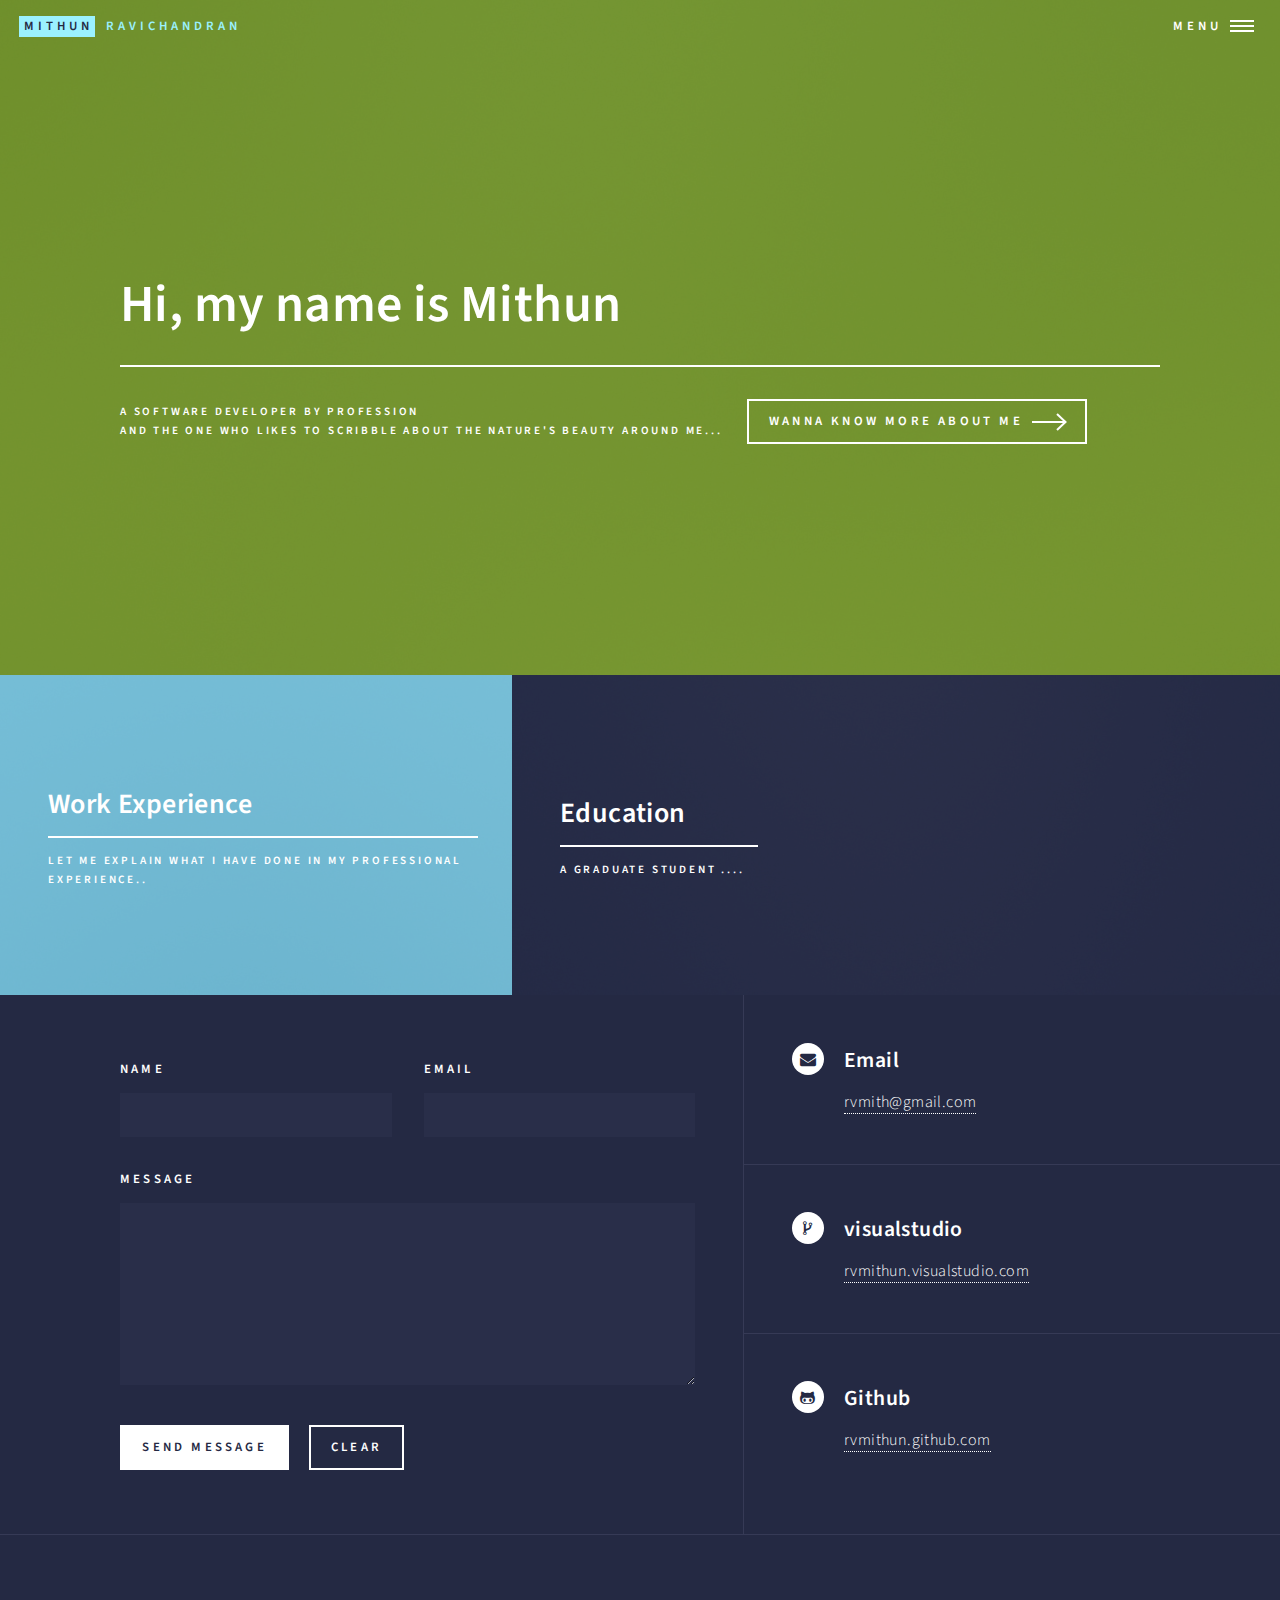
==== index.html @ dcc508aa "Commit1" ====
<!DOCTYPE HTML>

<html>
	<head>
		<title>Mithun Ravichandran</title>
		<meta charset="utf-8" />
		<meta name="viewport" content="width=device-width, initial-scale=1, user-scalable=no" />
		<!--[if lte IE 8]><script src="assets/js/ie/html5shiv.js"></script><![endif]-->
		<link rel="stylesheet" href="assets/css/main.css" />
		<!--[if lte IE 9]><link rel="stylesheet" href="assets/css/ie9.css" /><![endif]-->
		<!--[if lte IE 8]><link rel="stylesheet" href="assets/css/ie8.css" /><![endif]-->
	</head>
	<body>

		<!-- Wrapper -->
			<div id="wrapper">

				<!-- Header -->
					<header id="header" class="alt">
						<a href="index.html" class="logo"><strong>Mithun</strong> <span> Ravichandran</span></a>
						<nav>
							<a href="#menu">Menu</a>
						</nav>
					</header>

				<!-- Menu -->
					<nav id="menu">
						<ul class="links">
							<li><a href="index.html">Home</a></li>
							<li><a href="workExperience.html">Work Experience</a></li>
							<li><a href="education.html">Education</a></li>
						</ul>
						
					</nav>

				<!-- Banner -->
					<section id="banner" class="major">
						<div class="inner">
							<header class="major">
								<h1>Hi, my name is Mithun</h1>
							</header>
							<div class="content">
								<p>A Software developer by profession <br />
								and the one who likes to scribble about the nature's beauty around me...</p>
								<ul class="actions">
									<li><a href="#one" class="button next scrolly">Wanna Know more about me</a></li>
								</ul>
							</div>
						</div>
					</section>

				<!-- Main -->
					<div id="main">

						<!-- One -->
							<section id="one" class="tiles">
								<article>
									<span class="image">
										<img src="images/pic01.jpg" alt="" />
									</span>
									<header class="major">
										<h3><a href="workExperience.html" class="link">Work Experience</a></h3>
										<p>Let me explain what I have done in my professional experience..</p>
									</header>
								</article>
								<article>
									<span class="image">
										<img src="images/pic02.jpg" alt="" />
									</span>
									<header class="major">
										<h3><a href="education.html" class="link">Education</a></h3>
										<p>A graduate student ....</p>
									</header>
								</article>
								
							</section>

						<!-- Two -->
							
					</div>

				<!-- Contact -->
					<section id="contact">
						<div class="inner">
							<section>
								<form method="post" action="#">
									<div class="field half first">
										<label for="name">Name</label>
										<input type="text" name="name" id="name" />
									</div>
									<div class="field half">
										<label for="email">Email</label>
										<input type="text" name="email" id="email" />
									</div>
									<div class="field">
										<label for="message">Message</label>
										<textarea name="message" id="message" rows="6"></textarea>
									</div>
									<ul class="actions">
										<li><input type="submit" value="Send Message" class="special" /></li>
										<li><input type="reset" value="Clear" /></li>
									</ul>
								</form>
							</section>
							<section class="split">
								<section>
									<div class="contact-method">
										<span class="icon alt fa-envelope"></span>
										<h3>Email</h3>
										<a href="#">rvmith@gmail.com</a>
									</div>
								</section>
								<section>
									<div class="contact-method">
										<span class="icon alt fa-code-fork"></span>
										<h3>visualstudio</h3>
										<a href="https://rvmithun.visualstudio.com">rvmithun.visualstudio.com</a>
									</div>
								</section>
								<section>
									<div class="contact-method">
										<span class="icon alt fa-github-alt"></span>
										<h3>Github</h3>
										<a href='https://github.com/rvmithun'>rvmithun.github.com</a>
									</div>
								</section>
							</section>
						</div>
					</section>

				<!-- Footer -->
					<footer id="footer">
						<div class="inner">
							<ul class="icons">
						</ul>
							<ul class="copyright"></ul>
						</div>
					</footer>

			</div>

		<!-- Scripts -->
			<script src="assets/js/jquery.min.js"></script>
			<script src="assets/js/jquery.scrolly.min.js"></script>
			<script src="assets/js/jquery.scrollex.min.js"></script>
			<script src="assets/js/skel.min.js"></script>
			<script src="assets/js/util.js"></script>
			<!--[if lte IE 8]><script src="assets/js/ie/respond.min.js"></script><![endif]-->
			<script src="assets/js/main.js"></script>

	</body>
</html>
---- assets/css/main.css ----
@import url(font-awesome.min.css);
@import url("https://fonts.googleapis.com/css?family=Source+Sans+Pro:300,300italic,600,600italic");

/*
	Forty by HTML5 UP
	html5up.net | @ajlkn
	Free for personal and commercial use under the CCA 3.0 license (html5up.net/license)
*/

/* Reset */

	html, body, div, span, applet, object, iframe, h1, h2, h3, h4, h5, h6, p, blockquote, pre, a, abbr, acronym, address, big, cite, code, del, dfn, em, img, ins, kbd, q, s, samp, small, strike, strong, sub, sup, tt, var, b, u, i, center, dl, dt, dd, ol, ul, li, fieldset, form, label, legend, table, caption, tbody, tfoot, thead, tr, th, td, article, aside, canvas, details, embed, figure, figcaption, footer, header, hgroup, menu, nav, output, ruby, section, summary, time, mark, audio, video {
		margin: 0;
		padding: 0;
		border: 0;
		font-size: 100%;
		font: inherit;
		vertical-align: baseline;
	}

	article, aside, details, figcaption, figure, footer, header, hgroup, menu, nav, section {
		display: block;
	}

	body {
		line-height: 1;
	}

	ol, ul {
		list-style: none;
	}

	blockquote, q {
		quotes: none;
	}

	blockquote:before, blockquote:after, q:before, q:after {
		content: '';
		content: none;
	}

	table {
		border-collapse: collapse;
		border-spacing: 0;
	}

	body {
		-webkit-text-size-adjust: none;
	}

/* Box Model */

	*, *:before, *:after {
		-moz-box-sizing: border-box;
		-webkit-box-sizing: border-box;
		box-sizing: border-box;
	}

/* Grid */

	.row {
		border-bottom: solid 1px transparent;
		-moz-box-sizing: border-box;
		-webkit-box-sizing: border-box;
		box-sizing: border-box;
	}

	.row > * {
		float: left;
		-moz-box-sizing: border-box;
		-webkit-box-sizing: border-box;
		box-sizing: border-box;
	}

	.row:after, .row:before {
		content: '';
		display: block;
		clear: both;
		height: 0;
	}

	.row.uniform > * > :first-child {
		margin-top: 0;
	}

	.row.uniform > * > :last-child {
		margin-bottom: 0;
	}

	.row.\30 \25 > * {
		padding: 0 0 0 0em;
	}

	.row.\30 \25 {
		margin: 0 0 -1px 0em;
	}

	.row.uniform.\30 \25 > * {
		padding: 0em 0 0 0em;
	}

	.row.uniform.\30 \25 {
		margin: 0em 0 -1px 0em;
	}

	.row > * {
		padding: 0 0 0 2em;
	}

	.row {
		margin: 0 0 -1px -2em;
	}

	.row.uniform > * {
		padding: 2em 0 0 2em;
	}

	.row.uniform {
		margin: -2em 0 -1px -2em;
	}

	.row.\32 00\25 > * {
		padding: 0 0 0 4em;
	}

	.row.\32 00\25 {
		margin: 0 0 -1px -4em;
	}

	.row.uniform.\32 00\25 > * {
		padding: 4em 0 0 4em;
	}

	.row.uniform.\32 00\25 {
		margin: -4em 0 -1px -4em;
	}

	.row.\31 50\25 > * {
		padding: 0 0 0 3em;
	}

	.row.\31 50\25 {
		margin: 0 0 -1px -3em;
	}

	.row.uniform.\31 50\25 > * {
		padding: 3em 0 0 3em;
	}

	.row.uniform.\31 50\25 {
		margin: -3em 0 -1px -3em;
	}

	.row.\35 0\25 > * {
		padding: 0 0 0 1em;
	}

	.row.\35 0\25 {
		margin: 0 0 -1px -1em;
	}

	.row.uniform.\35 0\25 > * {
		padding: 1em 0 0 1em;
	}

	.row.uniform.\35 0\25 {
		margin: -1em 0 -1px -1em;
	}

	.row.\32 5\25 > * {
		padding: 0 0 0 0.5em;
	}

	.row.\32 5\25 {
		margin: 0 0 -1px -0.5em;
	}

	.row.uniform.\32 5\25 > * {
		padding: 0.5em 0 0 0.5em;
	}

	.row.uniform.\32 5\25 {
		margin: -0.5em 0 -1px -0.5em;
	}

	.\31 2u, .\31 2u\24 {
		width: 100%;
		clear: none;
		margin-left: 0;
	}

	.\31 1u, .\31 1u\24 {
		width: 91.6666666667%;
		clear: none;
		margin-left: 0;
	}

	.\31 0u, .\31 0u\24 {
		width: 83.3333333333%;
		clear: none;
		margin-left: 0;
	}

	.\39 u, .\39 u\24 {
		width: 75%;
		clear: none;
		margin-left: 0;
	}

	.\38 u, .\38 u\24 {
		width: 66.6666666667%;
		clear: none;
		margin-left: 0;
	}

	.\37 u, .\37 u\24 {
		width: 58.3333333333%;
		clear: none;
		margin-left: 0;
	}

	.\36 u, .\36 u\24 {
		width: 50%;
		clear: none;
		margin-left: 0;
	}

	.\35 u, .\35 u\24 {
		width: 41.6666666667%;
		clear: none;
		margin-left: 0;
	}

	.\34 u, .\34 u\24 {
		width: 33.3333333333%;
		clear: none;
		margin-left: 0;
	}

	.\33 u, .\33 u\24 {
		width: 25%;
		clear: none;
		margin-left: 0;
	}

	.\32 u, .\32 u\24 {
		width: 16.6666666667%;
		clear: none;
		margin-left: 0;
	}

	.\31 u, .\31 u\24 {
		width: 8.3333333333%;
		clear: none;
		margin-left: 0;
	}

	.\31 2u\24 + *,
	.\31 1u\24 + *,
	.\31 0u\24 + *,
	.\39 u\24 + *,
	.\38 u\24 + *,
	.\37 u\24 + *,
	.\36 u\24 + *,
	.\35 u\24 + *,
	.\34 u\24 + *,
	.\33 u\24 + *,
	.\32 u\24 + *,
	.\31 u\24 + * {
		clear: left;
	}

	.\-11u {
		margin-left: 91.66667%;
	}

	.\-10u {
		margin-left: 83.33333%;
	}

	.\-9u {
		margin-left: 75%;
	}

	.\-8u {
		margin-left: 66.66667%;
	}

	.\-7u {
		margin-left: 58.33333%;
	}

	.\-6u {
		margin-left: 50%;
	}

	.\-5u {
		margin-left: 41.66667%;
	}

	.\-4u {
		margin-left: 33.33333%;
	}

	.\-3u {
		margin-left: 25%;
	}

	.\-2u {
		margin-left: 16.66667%;
	}

	.\-1u {
		margin-left: 8.33333%;
	}

	@media screen and (max-width: 1680px) {

		.row > * {
			padding: 0 0 0 2em;
		}

		.row {
			margin: 0 0 -1px -2em;
		}

		.row.uniform > * {
			padding: 2em 0 0 2em;
		}

		.row.uniform {
			margin: -2em 0 -1px -2em;
		}

		.row.\32 00\25 > * {
			padding: 0 0 0 4em;
		}

		.row.\32 00\25 {
			margin: 0 0 -1px -4em;
		}

		.row.uniform.\32 00\25 > * {
			padding: 4em 0 0 4em;
		}

		.row.uniform.\32 00\25 {
			margin: -4em 0 -1px -4em;
		}

		.row.\31 50\25 > * {
			padding: 0 0 0 3em;
		}

		.row.\31 50\25 {
			margin: 0 0 -1px -3em;
		}

		.row.uniform.\31 50\25 > * {
			padding: 3em 0 0 3em;
		}

		.row.uniform.\31 50\25 {
			margin: -3em 0 -1px -3em;
		}

		.row.\35 0\25 > * {
			padding: 0 0 0 1em;
		}

		.row.\35 0\25 {
			margin: 0 0 -1px -1em;
		}

		.row.uniform.\35 0\25 > * {
			padding: 1em 0 0 1em;
		}

		.row.uniform.\35 0\25 {
			margin: -1em 0 -1px -1em;
		}

		.row.\32 5\25 > * {
			padding: 0 0 0 0.5em;
		}

		.row.\32 5\25 {
			margin: 0 0 -1px -0.5em;
		}

		.row.uniform.\32 5\25 > * {
			padding: 0.5em 0 0 0.5em;
		}

		.row.uniform.\32 5\25 {
			margin: -0.5em 0 -1px -0.5em;
		}

		.\31 2u\28xlarge\29, .\31 2u\24\28xlarge\29 {
			width: 100%;
			clear: none;
			margin-left: 0;
		}

		.\31 1u\28xlarge\29, .\31 1u\24\28xlarge\29 {
			width: 91.6666666667%;
			clear: none;
			margin-left: 0;
		}

		.\31 0u\28xlarge\29, .\31 0u\24\28xlarge\29 {
			width: 83.3333333333%;
			clear: none;
			margin-left: 0;
		}

		.\39 u\28xlarge\29, .\39 u\24\28xlarge\29 {
			width: 75%;
			clear: none;
			margin-left: 0;
		}

		.\38 u\28xlarge\29, .\38 u\24\28xlarge\29 {
			width: 66.6666666667%;
			clear: none;
			margin-left: 0;
		}

		.\37 u\28xlarge\29, .\37 u\24\28xlarge\29 {
			width: 58.3333333333%;
			clear: none;
			margin-left: 0;
		}

		.\36 u\28xlarge\29, .\36 u\24\28xlarge\29 {
			width: 50%;
			clear: none;
			margin-left: 0;
		}

		.\35 u\28xlarge\29, .\35 u\24\28xlarge\29 {
			width: 41.6666666667%;
			clear: none;
			margin-left: 0;
		}

		.\34 u\28xlarge\29, .\34 u\24\28xlarge\29 {
			width: 33.3333333333%;
			clear: none;
			margin-left: 0;
		}

		.\33 u\28xlarge\29, .\33 u\24\28xlarge\29 {
			width: 25%;
			clear: none;
			margin-left: 0;
		}

		.\32 u\28xlarge\29, .\32 u\24\28xlarge\29 {
			width: 16.6666666667%;
			clear: none;
			margin-left: 0;
		}

		.\31 u\28xlarge\29, .\31 u\24\28xlarge\29 {
			width: 8.3333333333%;
			clear: none;
			margin-left: 0;
		}

		.\31 2u\24\28xlarge\29 + *,
		.\31 1u\24\28xlarge\29 + *,
		.\31 0u\24\28xlarge\29 + *,
		.\39 u\24\28xlarge\29 + *,
		.\38 u\24\28xlarge\29 + *,
		.\37 u\24\28xlarge\29 + *,
		.\36 u\24\28xlarge\29 + *,
		.\35 u\24\28xlarge\29 + *,
		.\34 u\24\28xlarge\29 + *,
		.\33 u\24\28xlarge\29 + *,
		.\32 u\24\28xlarge\29 + *,
		.\31 u\24\28xlarge\29 + * {
			clear: left;
		}

		.\-11u\28xlarge\29 {
			margin-left: 91.66667%;
		}

		.\-10u\28xlarge\29 {
			margin-left: 83.33333%;
		}

		.\-9u\28xlarge\29 {
			margin-left: 75%;
		}

		.\-8u\28xlarge\29 {
			margin-left: 66.66667%;
		}

		.\-7u\28xlarge\29 {
			margin-left: 58.33333%;
		}

		.\-6u\28xlarge\29 {
			margin-left: 50%;
		}

		.\-5u\28xlarge\29 {
			margin-left: 41.66667%;
		}

		.\-4u\28xlarge\29 {
			margin-left: 33.33333%;
		}

		.\-3u\28xlarge\29 {
			margin-left: 25%;
		}

		.\-2u\28xlarge\29 {
			margin-left: 16.66667%;
		}

		.\-1u\28xlarge\29 {
			margin-left: 8.33333%;
		}

	}

	@media screen and (max-width: 1280px) {

		.row > * {
			padding: 0 0 0 1.5em;
		}

		.row {
			margin: 0 0 -1px -1.5em;
		}

		.row.uniform > * {
			padding: 1.5em 0 0 1.5em;
		}

		.row.uniform {
			margin: -1.5em 0 -1px -1.5em;
		}

		.row.\32 00\25 > * {
			padding: 0 0 0 3em;
		}

		.row.\32 00\25 {
			margin: 0 0 -1px -3em;
		}

		.row.uniform.\32 00\25 > * {
			padding: 3em 0 0 3em;
		}

		.row.uniform.\32 00\25 {
			margin: -3em 0 -1px -3em;
		}

		.row.\31 50\25 > * {
			padding: 0 0 0 2.25em;
		}

		.row.\31 50\25 {
			margin: 0 0 -1px -2.25em;
		}

		.row.uniform.\31 50\25 > * {
			padding: 2.25em 0 0 2.25em;
		}

		.row.uniform.\31 50\25 {
			margin: -2.25em 0 -1px -2.25em;
		}

		.row.\35 0\25 > * {
			padding: 0 0 0 0.75em;
		}

		.row.\35 0\25 {
			margin: 0 0 -1px -0.75em;
		}

		.row.uniform.\35 0\25 > * {
			padding: 0.75em 0 0 0.75em;
		}

		.row.uniform.\35 0\25 {
			margin: -0.75em 0 -1px -0.75em;
		}

		.row.\32 5\25 > * {
			padding: 0 0 0 0.375em;
		}

		.row.\32 5\25 {
			margin: 0 0 -1px -0.375em;
		}

		.row.uniform.\32 5\25 > * {
			padding: 0.375em 0 0 0.375em;
		}

		.row.uniform.\32 5\25 {
			margin: -0.375em 0 -1px -0.375em;
		}

		.\31 2u\28large\29, .\31 2u\24\28large\29 {
			width: 100%;
			clear: none;
			margin-left: 0;
		}

		.\31 1u\28large\29, .\31 1u\24\28large\29 {
			width: 91.6666666667%;
			clear: none;
			margin-left: 0;
		}

		.\31 0u\28large\29, .\31 0u\24\28large\29 {
			width: 83.3333333333%;
			clear: none;
			margin-left: 0;
		}

		.\39 u\28large\29, .\39 u\24\28large\29 {
			width: 75%;
			clear: none;
			margin-left: 0;
		}

		.\38 u\28large\29, .\38 u\24\28large\29 {
			width: 66.6666666667%;
			clear: none;
			margin-left: 0;
		}

		.\37 u\28large\29, .\37 u\24\28large\29 {
			width: 58.3333333333%;
			clear: none;
			margin-left: 0;
		}

		.\36 u\28large\29, .\36 u\24\28large\29 {
			width: 50%;
			clear: none;
			margin-left: 0;
		}

		.\35 u\28large\29, .\35 u\24\28large\29 {
			width: 41.6666666667%;
			clear: none;
			margin-left: 0;
		}

		.\34 u\28large\29, .\34 u\24\28large\29 {
			width: 33.3333333333%;
			clear: none;
			margin-left: 0;
		}

		.\33 u\28large\29, .\33 u\24\28large\29 {
			width: 25%;
			clear: none;
			margin-left: 0;
		}

		.\32 u\28large\29, .\32 u\24\28large\29 {
			width: 16.6666666667%;
			clear: none;
			margin-left: 0;
		}

		.\31 u\28large\29, .\31 u\24\28large\29 {
			width: 8.3333333333%;
			clear: none;
			margin-left: 0;
		}

		.\31 2u\24\28large\29 + *,
		.\31 1u\24\28large\29 + *,
		.\31 0u\24\28large\29 + *,
		.\39 u\24\28large\29 + *,
		.\38 u\24\28large\29 + *,
		.\37 u\24\28large\29 + *,
		.\36 u\24\28large\29 + *,
		.\35 u\24\28large\29 + *,
		.\34 u\24\28large\29 + *,
		.\33 u\24\28large\29 + *,
		.\32 u\24\28large\29 + *,
		.\31 u\24\28large\29 + * {
			clear: left;
		}

		.\-11u\28large\29 {
			margin-left: 91.66667%;
		}

		.\-10u\28large\29 {
			margin-left: 83.33333%;
		}

		.\-9u\28large\29 {
			margin-left: 75%;
		}

		.\-8u\28large\29 {
			margin-left: 66.66667%;
		}

		.\-7u\28large\29 {
			margin-left: 58.33333%;
		}

		.\-6u\28large\29 {
			margin-left: 50%;
		}

		.\-5u\28large\29 {
			margin-left: 41.66667%;
		}

		.\-4u\28large\29 {
			margin-left: 33.33333%;
		}

		.\-3u\28large\29 {
			margin-left: 25%;
		}

		.\-2u\28large\29 {
			margin-left: 16.66667%;
		}

		.\-1u\28large\29 {
			margin-left: 8.33333%;
		}

	}

	@media screen and (max-width: 980px) {

		.row > * {
			padding: 0 0 0 1.5em;
		}

		.row {
			margin: 0 0 -1px -1.5em;
		}

		.row.uniform > * {
			padding: 1.5em 0 0 1.5em;
		}

		.row.uniform {
			margin: -1.5em 0 -1px -1.5em;
		}

		.row.\32 00\25 > * {
			padding: 0 0 0 3em;
		}

		.row.\32 00\25 {
			margin: 0 0 -1px -3em;
		}

		.row.uniform.\32 00\25 > * {
			padding: 3em 0 0 3em;
		}

		.row.uniform.\32 00\25 {
			margin: -3em 0 -1px -3em;
		}

		.row.\31 50\25 > * {
			padding: 0 0 0 2.25em;
		}

		.row.\31 50\25 {
			margin: 0 0 -1px -2.25em;
		}

		.row.uniform.\31 50\25 > * {
			padding: 2.25em 0 0 2.25em;
		}

		.row.uniform.\31 50\25 {
			margin: -2.25em 0 -1px -2.25em;
		}

		.row.\35 0\25 > * {
			padding: 0 0 0 0.75em;
		}

		.row.\35 0\25 {
			margin: 0 0 -1px -0.75em;
		}

		.row.uniform.\35 0\25 > * {
			padding: 0.75em 0 0 0.75em;
		}

		.row.uniform.\35 0\25 {
			margin: -0.75em 0 -1px -0.75em;
		}

		.row.\32 5\25 > * {
			padding: 0 0 0 0.375em;
		}

		.row.\32 5\25 {
			margin: 0 0 -1px -0.375em;
		}

		.row.uniform.\32 5\25 > * {
			padding: 0.375em 0 0 0.375em;
		}

		.row.uniform.\32 5\25 {
			margin: -0.375em 0 -1px -0.375em;
		}

		.\31 2u\28medium\29, .\31 2u\24\28medium\29 {
			width: 100%;
			clear: none;
			margin-left: 0;
		}

		.\31 1u\28medium\29, .\31 1u\24\28medium\29 {
			width: 91.6666666667%;
			clear: none;
			margin-left: 0;
		}

		.\31 0u\28medium\29, .\31 0u\24\28medium\29 {
			width: 83.3333333333%;
			clear: none;
			margin-left: 0;
		}

		.\39 u\28medium\29, .\39 u\24\28medium\29 {
			width: 75%;
			clear: none;
			margin-left: 0;
		}

		.\38 u\28medium\29, .\38 u\24\28medium\29 {
			width: 66.6666666667%;
			clear: none;
			margin-left: 0;
		}

		.\37 u\28medium\29, .\37 u\24\28medium\29 {
			width: 58.3333333333%;
			clear: none;
			margin-left: 0;
		}

		.\36 u\28medium\29, .\36 u\24\28medium\29 {
			width: 50%;
			clear: none;
			margin-left: 0;
		}

		.\35 u\28medium\29, .\35 u\24\28medium\29 {
			width: 41.6666666667%;
			clear: none;
			margin-left: 0;
		}

		.\34 u\28medium\29, .\34 u\24\28medium\29 {
			width: 33.3333333333%;
			clear: none;
			margin-left: 0;
		}

		.\33 u\28medium\29, .\33 u\24\28medium\29 {
			width: 25%;
			clear: none;
			margin-left: 0;
		}

		.\32 u\28medium\29, .\32 u\24\28medium\29 {
			width: 16.6666666667%;
			clear: none;
			margin-left: 0;
		}

		.\31 u\28medium\29, .\31 u\24\28medium\29 {
			width: 8.3333333333%;
			clear: none;
			margin-left: 0;
		}

		.\31 2u\24\28medium\29 + *,
		.\31 1u\24\28medium\29 + *,
		.\31 0u\24\28medium\29 + *,
		.\39 u\24\28medium\29 + *,
		.\38 u\24\28medium\29 + *,
		.\37 u\24\28medium\29 + *,
		.\36 u\24\28medium\29 + *,
		.\35 u\24\28medium\29 + *,
		.\34 u\24\28medium\29 + *,
		.\33 u\24\28medium\29 + *,
		.\32 u\24\28medium\29 + *,
		.\31 u\24\28medium\29 + * {
			clear: left;
		}

		.\-11u\28medium\29 {
			margin-left: 91.66667%;
		}

		.\-10u\28medium\29 {
			margin-left: 83.33333%;
		}

		.\-9u\28medium\29 {
			margin-left: 75%;
		}

		.\-8u\28medium\29 {
			margin-left: 66.66667%;
		}

		.\-7u\28medium\29 {
			margin-left: 58.33333%;
		}

		.\-6u\28medium\29 {
			margin-left: 50%;
		}

		.\-5u\28medium\29 {
			margin-left: 41.66667%;
		}

		.\-4u\28medium\29 {
			margin-left: 33.33333%;
		}

		.\-3u\28medium\29 {
			margin-left: 25%;
		}

		.\-2u\28medium\29 {
			margin-left: 16.66667%;
		}

		.\-1u\28medium\29 {
			margin-left: 8.33333%;
		}

	}

	@media screen and (max-width: 736px) {

		.row > * {
			padding: 0 0 0 1.25em;
		}

		.row {
			margin: 0 0 -1px -1.25em;
		}

		.row.uniform > * {
			padding: 1.25em 0 0 1.25em;
		}

		.row.uniform {
			margin: -1.25em 0 -1px -1.25em;
		}

		.row.\32 00\25 > * {
			padding: 0 0 0 2.5em;
		}

		.row.\32 00\25 {
			margin: 0 0 -1px -2.5em;
		}

		.row.uniform.\32 00\25 > * {
			padding: 2.5em 0 0 2.5em;
		}

		.row.uniform.\32 00\25 {
			margin: -2.5em 0 -1px -2.5em;
		}

		.row.\31 50\25 > * {
			padding: 0 0 0 1.875em;
		}

		.row.\31 50\25 {
			margin: 0 0 -1px -1.875em;
		}

		.row.uniform.\31 50\25 > * {
			padding: 1.875em 0 0 1.875em;
		}

		.row.uniform.\31 50\25 {
			margin: -1.875em 0 -1px -1.875em;
		}

		.row.\35 0\25 > * {
			padding: 0 0 0 0.625em;
		}

		.row.\35 0\25 {
			margin: 0 0 -1px -0.625em;
		}

		.row.uniform.\35 0\25 > * {
			padding: 0.625em 0 0 0.625em;
		}

		.row.uniform.\35 0\25 {
			margin: -0.625em 0 -1px -0.625em;
		}

		.row.\32 5\25 > * {
			padding: 0 0 0 0.3125em;
		}

		.row.\32 5\25 {
			margin: 0 0 -1px -0.3125em;
		}

		.row.uniform.\32 5\25 > * {
			padding: 0.3125em 0 0 0.3125em;
		}

		.row.uniform.\32 5\25 {
			margin: -0.3125em 0 -1px -0.3125em;
		}

		.\31 2u\28small\29, .\31 2u\24\28small\29 {
			width: 100%;
			clear: none;
			margin-left: 0;
		}

		.\31 1u\28small\29, .\31 1u\24\28small\29 {
			width: 91.6666666667%;
			clear: none;
			margin-left: 0;
		}

		.\31 0u\28small\29, .\31 0u\24\28small\29 {
			width: 83.3333333333%;
			clear: none;
			margin-left: 0;
		}

		.\39 u\28small\29, .\39 u\24\28small\29 {
			width: 75%;
			clear: none;
			margin-left: 0;
		}

		.\38 u\28small\29, .\38 u\24\28small\29 {
			width: 66.6666666667%;
			clear: none;
			margin-left: 0;
		}

		.\37 u\28small\29, .\37 u\24\28small\29 {
			width: 58.3333333333%;
			clear: none;
			margin-left: 0;
		}

		.\36 u\28small\29, .\36 u\24\28small\29 {
			width: 50%;
			clear: none;
			margin-left: 0;
		}

		.\35 u\28small\29, .\35 u\24\28small\29 {
			width: 41.6666666667%;
			clear: none;
			margin-left: 0;
		}

		.\34 u\28small\29, .\34 u\24\28small\29 {
			width: 33.3333333333%;
			clear: none;
			margin-left: 0;
		}

		.\33 u\28small\29, .\33 u\24\28small\29 {
			width: 25%;
			clear: none;
			margin-left: 0;
		}

		.\32 u\28small\29, .\32 u\24\28small\29 {
			width: 16.6666666667%;
			clear: none;
			margin-left: 0;
		}

		.\31 u\28small\29, .\31 u\24\28small\29 {
			width: 8.3333333333%;
			clear: none;
			margin-left: 0;
		}

		.\31 2u\24\28small\29 + *,
		.\31 1u\24\28small\29 + *,
		.\31 0u\24\28small\29 + *,
		.\39 u\24\28small\29 + *,
		.\38 u\24\28small\29 + *,
		.\37 u\24\28small\29 + *,
		.\36 u\24\28small\29 + *,
		.\35 u\24\28small\29 + *,
		.\34 u\24\28small\29 + *,
		.\33 u\24\28small\29 + *,
		.\32 u\24\28small\29 + *,
		.\31 u\24\28small\29 + * {
			clear: left;
		}

		.\-11u\28small\29 {
			margin-left: 91.66667%;
		}

		.\-10u\28small\29 {
			margin-left: 83.33333%;
		}

		.\-9u\28small\29 {
			margin-left: 75%;
		}

		.\-8u\28small\29 {
			margin-left: 66.66667%;
		}

		.\-7u\28small\29 {
			margin-left: 58.33333%;
		}

		.\-6u\28small\29 {
			margin-left: 50%;
		}

		.\-5u\28small\29 {
			margin-left: 41.66667%;
		}

		.\-4u\28small\29 {
			margin-left: 33.33333%;
		}

		.\-3u\28small\29 {
			margin-left: 25%;
		}

		.\-2u\28small\29 {
			margin-left: 16.66667%;
		}

		.\-1u\28small\29 {
			margin-left: 8.33333%;
		}

	}

	@media screen and (max-width: 480px) {

		.row > * {
			padding: 0 0 0 1.25em;
		}

		.row {
			margin: 0 0 -1px -1.25em;
		}

		.row.uniform > * {
			padding: 1.25em 0 0 1.25em;
		}

		.row.uniform {
			margin: -1.25em 0 -1px -1.25em;
		}

		.row.\32 00\25 > * {
			padding: 0 0 0 2.5em;
		}

		.row.\32 00\25 {
			margin: 0 0 -1px -2.5em;
		}

		.row.uniform.\32 00\25 > * {
			padding: 2.5em 0 0 2.5em;
		}

		.row.uniform.\32 00\25 {
			margin: -2.5em 0 -1px -2.5em;
		}

		.row.\31 50\25 > * {
			padding: 0 0 0 1.875em;
		}

		.row.\31 50\25 {
			margin: 0 0 -1px -1.875em;
		}

		.row.uniform.\31 50\25 > * {
			padding: 1.875em 0 0 1.875em;
		}

		.row.uniform.\31 50\25 {
			margin: -1.875em 0 -1px -1.875em;
		}

		.row.\35 0\25 > * {
			padding: 0 0 0 0.625em;
		}

		.row.\35 0\25 {
			margin: 0 0 -1px -0.625em;
		}

		.row.uniform.\35 0\25 > * {
			padding: 0.625em 0 0 0.625em;
		}

		.row.uniform.\35 0\25 {
			margin: -0.625em 0 -1px -0.625em;
		}

		.row.\32 5\25 > * {
			padding: 0 0 0 0.3125em;
		}

		.row.\32 5\25 {
			margin: 0 0 -1px -0.3125em;
		}

		.row.uniform.\32 5\25 > * {
			padding: 0.3125em 0 0 0.3125em;
		}

		.row.uniform.\32 5\25 {
			margin: -0.3125em 0 -1px -0.3125em;
		}

		.\31 2u\28xsmall\29, .\31 2u\24\28xsmall\29 {
			width: 100%;
			clear: none;
			margin-left: 0;
		}

		.\31 1u\28xsmall\29, .\31 1u\24\28xsmall\29 {
			width: 91.6666666667%;
			clear: none;
			margin-left: 0;
		}

		.\31 0u\28xsmall\29, .\31 0u\24\28xsmall\29 {
			width: 83.3333333333%;
			clear: none;
			margin-left: 0;
		}

		.\39 u\28xsmall\29, .\39 u\24\28xsmall\29 {
			width: 75%;
			clear: none;
			margin-left: 0;
		}

		.\38 u\28xsmall\29, .\38 u\24\28xsmall\29 {
			width: 66.6666666667%;
			clear: none;
			margin-left: 0;
		}

		.\37 u\28xsmall\29, .\37 u\24\28xsmall\29 {
			width: 58.3333333333%;
			clear: none;
			margin-left: 0;
		}

		.\36 u\28xsmall\29, .\36 u\24\28xsmall\29 {
			width: 50%;
			clear: none;
			margin-left: 0;
		}

		.\35 u\28xsmall\29, .\35 u\24\28xsmall\29 {
			width: 41.6666666667%;
			clear: none;
			margin-left: 0;
		}

		.\34 u\28xsmall\29, .\34 u\24\28xsmall\29 {
			width: 33.3333333333%;
			clear: none;
			margin-left: 0;
		}

		.\33 u\28xsmall\29, .\33 u\24\28xsmall\29 {
			width: 25%;
			clear: none;
			margin-left: 0;
		}

		.\32 u\28xsmall\29, .\32 u\24\28xsmall\29 {
			width: 16.6666666667%;
			clear: none;
			margin-left: 0;
		}

		.\31 u\28xsmall\29, .\31 u\24\28xsmall\29 {
			width: 8.3333333333%;
			clear: none;
			margin-left: 0;
		}

		.\31 2u\24\28xsmall\29 + *,
		.\31 1u\24\28xsmall\29 + *,
		.\31 0u\24\28xsmall\29 + *,
		.\39 u\24\28xsmall\29 + *,
		.\38 u\24\28xsmall\29 + *,
		.\37 u\24\28xsmall\29 + *,
		.\36 u\24\28xsmall\29 + *,
		.\35 u\24\28xsmall\29 + *,
		.\34 u\24\28xsmall\29 + *,
		.\33 u\24\28xsmall\29 + *,
		.\32 u\24\28xsmall\29 + *,
		.\31 u\24\28xsmall\29 + * {
			clear: left;
		}

		.\-11u\28xsmall\29 {
			margin-left: 91.66667%;
		}

		.\-10u\28xsmall\29 {
			margin-left: 83.33333%;
		}

		.\-9u\28xsmall\29 {
			margin-left: 75%;
		}

		.\-8u\28xsmall\29 {
			margin-left: 66.66667%;
		}

		.\-7u\28xsmall\29 {
			margin-left: 58.33333%;
		}

		.\-6u\28xsmall\29 {
			margin-left: 50%;
		}

		.\-5u\28xsmall\29 {
			margin-left: 41.66667%;
		}

		.\-4u\28xsmall\29 {
			margin-left: 33.33333%;
		}

		.\-3u\28xsmall\29 {
			margin-left: 25%;
		}

		.\-2u\28xsmall\29 {
			margin-left: 16.66667%;
		}

		.\-1u\28xsmall\29 {
			margin-left: 8.33333%;
		}

	}

	@media screen and (max-width: 360px) {

		.row > * {
			padding: 0 0 0 1.25em;
		}

		.row {
			margin: 0 0 -1px -1.25em;
		}

		.row.uniform > * {
			padding: 1.25em 0 0 1.25em;
		}

		.row.uniform {
			margin: -1.25em 0 -1px -1.25em;
		}

		.row.\32 00\25 > * {
			padding: 0 0 0 2.5em;
		}

		.row.\32 00\25 {
			margin: 0 0 -1px -2.5em;
		}

		.row.uniform.\32 00\25 > * {
			padding: 2.5em 0 0 2.5em;
		}

		.row.uniform.\32 00\25 {
			margin: -2.5em 0 -1px -2.5em;
		}

		.row.\31 50\25 > * {
			padding: 0 0 0 1.875em;
		}

		.row.\31 50\25 {
			margin: 0 0 -1px -1.875em;
		}

		.row.uniform.\31 50\25 > * {
			padding: 1.875em 0 0 1.875em;
		}

		.row.uniform.\31 50\25 {
			margin: -1.875em 0 -1px -1.875em;
		}

		.row.\35 0\25 > * {
			padding: 0 0 0 0.625em;
		}

		.row.\35 0\25 {
			margin: 0 0 -1px -0.625em;
		}

		.row.uniform.\35 0\25 > * {
			padding: 0.625em 0 0 0.625em;
		}

		.row.uniform.\35 0\25 {
			margin: -0.625em 0 -1px -0.625em;
		}

		.row.\32 5\25 > * {
			padding: 0 0 0 0.3125em;
		}

		.row.\32 5\25 {
			margin: 0 0 -1px -0.3125em;
		}

		.row.uniform.\32 5\25 > * {
			padding: 0.3125em 0 0 0.3125em;
		}

		.row.uniform.\32 5\25 {
			margin: -0.3125em 0 -1px -0.3125em;
		}

		.\31 2u\28xxsmall\29, .\31 2u\24\28xxsmall\29 {
			width: 100%;
			clear: none;
			margin-left: 0;
		}

		.\31 1u\28xxsmall\29, .\31 1u\24\28xxsmall\29 {
			width: 91.6666666667%;
			clear: none;
			margin-left: 0;
		}

		.\31 0u\28xxsmall\29, .\31 0u\24\28xxsmall\29 {
			width: 83.3333333333%;
			clear: none;
			margin-left: 0;
		}

		.\39 u\28xxsmall\29, .\39 u\24\28xxsmall\29 {
			width: 75%;
			clear: none;
			margin-left: 0;
		}

		.\38 u\28xxsmall\29, .\38 u\24\28xxsmall\29 {
			width: 66.6666666667%;
			clear: none;
			margin-left: 0;
		}

		.\37 u\28xxsmall\29, .\37 u\24\28xxsmall\29 {
			width: 58.3333333333%;
			clear: none;
			margin-left: 0;
		}

		.\36 u\28xxsmall\29, .\36 u\24\28xxsmall\29 {
			width: 50%;
			clear: none;
			margin-left: 0;
		}

		.\35 u\28xxsmall\29, .\35 u\24\28xxsmall\29 {
			width: 41.6666666667%;
			clear: none;
			margin-left: 0;
		}

		.\34 u\28xxsmall\29, .\34 u\24\28xxsmall\29 {
			width: 33.3333333333%;
			clear: none;
			margin-left: 0;
		}

		.\33 u\28xxsmall\29, .\33 u\24\28xxsmall\29 {
			width: 25%;
			clear: none;
			margin-left: 0;
		}

		.\32 u\28xxsmall\29, .\32 u\24\28xxsmall\29 {
			width: 16.6666666667%;
			clear: none;
			margin-left: 0;
		}

		.\31 u\28xxsmall\29, .\31 u\24\28xxsmall\29 {
			width: 8.3333333333%;
			clear: none;
			margin-left: 0;
		}

		.\31 2u\24\28xxsmall\29 + *,
		.\31 1u\24\28xxsmall\29 + *,
		.\31 0u\24\28xxsmall\29 + *,
		.\39 u\24\28xxsmall\29 + *,
		.\38 u\24\28xxsmall\29 + *,
		.\37 u\24\28xxsmall\29 + *,
		.\36 u\24\28xxsmall\29 + *,
		.\35 u\24\28xxsmall\29 + *,
		.\34 u\24\28xxsmall\29 + *,
		.\33 u\24\28xxsmall\29 + *,
		.\32 u\24\28xxsmall\29 + *,
		.\31 u\24\28xxsmall\29 + * {
			clear: left;
		}

		.\-11u\28xxsmall\29 {
			margin-left: 91.66667%;
		}

		.\-10u\28xxsmall\29 {
			margin-left: 83.33333%;
		}

		.\-9u\28xxsmall\29 {
			margin-left: 75%;
		}

		.\-8u\28xxsmall\29 {
			margin-left: 66.66667%;
		}

		.\-7u\28xxsmall\29 {
			margin-left: 58.33333%;
		}

		.\-6u\28xxsmall\29 {
			margin-left: 50%;
		}

		.\-5u\28xxsmall\29 {
			margin-left: 41.66667%;
		}

		.\-4u\28xxsmall\29 {
			margin-left: 33.33333%;
		}

		.\-3u\28xxsmall\29 {
			margin-left: 25%;
		}

		.\-2u\28xxsmall\29 {
			margin-left: 16.66667%;
		}

		.\-1u\28xxsmall\29 {
			margin-left: 8.33333%;
		}

	}

/* Basic */

	@-ms-viewport {
		width: device-width;
	}

	body {
		-ms-overflow-style: scrollbar;
	}

	@media screen and (max-width: 480px) {

		html, body {
			min-width: 320px;
		}

	}

	body {
		background: #242943;
	}

		body.is-loading *, body.is-loading *:before, body.is-loading *:after {
			-moz-animation: none !important;
			-webkit-animation: none !important;
			-ms-animation: none !important;
			animation: none !important;
			-moz-transition: none !important;
			-webkit-transition: none !important;
			-ms-transition: none !important;
			transition: none !important;
		}

/* Type */

	body, input, select, textarea {
		color: #ffffff;
		font-family: "Source Sans Pro", Helvetica, sans-serif;
		font-size: 17pt;
		font-weight: 300;
		letter-spacing: 0.025em;
		line-height: 1.65;
	}

		@media screen and (max-width: 1680px) {

			body, input, select, textarea {
				font-size: 14pt;
			}

		}

		@media screen and (max-width: 1280px) {

			body, input, select, textarea {
				font-size: 12pt;
			}

		}

		@media screen and (max-width: 360px) {

			body, input, select, textarea {
				font-size: 11pt;
			}

		}

	a {
		-moz-transition: color 0.2s ease-in-out, border-bottom-color 0.2s ease-in-out;
		-webkit-transition: color 0.2s ease-in-out, border-bottom-color 0.2s ease-in-out;
		-ms-transition: color 0.2s ease-in-out, border-bottom-color 0.2s ease-in-out;
		transition: color 0.2s ease-in-out, border-bottom-color 0.2s ease-in-out;
		border-bottom: dotted 1px;
		color: inherit;
		text-decoration: none;
	}

		a:hover {
			border-bottom-color: transparent;
			color: #9bf1ff !important;
		}

		a:active {
			color: #53e3fb !important;
		}

	strong, b {
		color: #ffffff;
		font-weight: 600;
	}

	em, i {
		font-style: italic;
	}

	p {
		margin: 0 0 2em 0;
	}

	h1, h2, h3, h4, h5, h6 {
		color: #ffffff;
		font-weight: 600;
		line-height: 1.65;
		margin: 0 0 1em 0;
	}

		h1 a, h2 a, h3 a, h4 a, h5 a, h6 a {
			color: inherit;
			border-bottom: 0;
		}

	h1 {
		font-size: 2.5em;
	}

	h2 {
		font-size: 1.75em;
	}

	h3 {
		font-size: 1.35em;
	}

	h4 {
		font-size: 1.1em;
	}

	h5 {
		font-size: 0.9em;
	}

	h6 {
		font-size: 0.7em;
	}

	@media screen and (max-width: 736px) {

		h1 {
			font-size: 2em;
		}

		h2 {
			font-size: 1.5em;
		}

		h3 {
			font-size: 1.25em;
		}

	}

	sub {
		font-size: 0.8em;
		position: relative;
		top: 0.5em;
	}

	sup {
		font-size: 0.8em;
		position: relative;
		top: -0.5em;
	}

	blockquote {
		border-left: solid 4px rgba(212, 212, 255, 0.1);
		font-style: italic;
		margin: 0 0 2em 0;
		padding: 0.5em 0 0.5em 2em;
	}

	code {
		background: rgba(212, 212, 255, 0.035);
		font-family: "Courier New", monospace;
		font-size: 0.9em;
		margin: 0 0.25em;
		padding: 0.25em 0.65em;
	}

	pre {
		-webkit-overflow-scrolling: touch;
		font-family: "Courier New", monospace;
		font-size: 0.9em;
		margin: 0 0 2em 0;
	}

		pre code {
			display: block;
			line-height: 1.75;
			padding: 1em 1.5em;
			overflow-x: auto;
		}

	hr {
		border: 0;
		border-bottom: solid 1px rgba(212, 212, 255, 0.1);
		margin: 2em 0;
	}

		hr.major {
			margin: 3em 0;
		}

	.align-left {
		text-align: left;
	}

	.align-center {
		text-align: center;
	}

	.align-right {
		text-align: right;
	}

/* Section/Article */

	section.special, article.special {
		text-align: center;
	}

	header.major {
		width: -moz-max-content;
		width: -webkit-max-content;
		width: -ms-max-content;
		width: max-content;
		margin-bottom: 2em;
	}

		header.major > :first-child {
			margin-bottom: 0;
			width: calc(100% + 0.5em);
		}

			header.major > :first-child:after {
				content: '';
				background-color: #ffffff;
				display: block;
				height: 2px;
				margin: 0.325em 0 0.5em 0;
				width: 100%;
			}

		header.major > p {
			font-size: 0.7em;
			font-weight: 600;
			letter-spacing: 0.25em;
			margin-bottom: 0;
			text-transform: uppercase;
		}

		body.is-ie header.major > :first-child:after {
			max-width: 9em;
		}

		body.is-ie header.major > h1:after {
			max-width: 100% !important;
		}

	@media screen and (max-width: 736px) {

		header.major > p br {
			display: none;
		}

	}

/* Form */

	form {
		margin: 0 0 2em 0;
	}

		form .field {
			margin: 0 0 2em 0;
		}

			form .field.half {
				width: 50%;
				float: left;
				padding: 0 0 0 1em;
			}

				form .field.half.first {
					padding: 0 1em 0 0;
				}

		form > .actions {
			margin: 2.5em 0 0 0 !important;
		}

		@media screen and (max-width: 736px) {

			form .field {
				margin: 0 0 1.5em 0;
			}

				form .field.half {
					padding: 0 0 0 0.75em;
				}

					form .field.half.first {
						padding: 0 0.75em 0 0;
					}

			form > .actions {
				margin: 2em 0 0 0 !important;
			}

		}

		@media screen and (max-width: 480px) {

			form .field.half {
				width: 100%;
				float: none;
				padding: 0;
			}

				form .field.half.first {
					padding: 0;
				}

		}

	label {
		color: #ffffff;
		display: block;
		font-size: 0.8em;
		font-weight: 600;
		letter-spacing: 0.25em;
		margin: 0 0 1em 0;
		text-transform: uppercase;
	}

	input[type="text"],
	input[type="password"],
	input[type="email"],
	input[type="tel"],
	select,
	textarea {
		-moz-appearance: none;
		-webkit-appearance: none;
		-ms-appearance: none;
		appearance: none;
		background: rgba(212, 212, 255, 0.035);
		border: none;
		border-radius: 0;
		color: inherit;
		display: block;
		outline: 0;
		padding: 0 1em;
		text-decoration: none;
		width: 100%;
	}

		input[type="text"]:invalid,
		input[type="password"]:invalid,
		input[type="email"]:invalid,
		input[type="tel"]:invalid,
		select:invalid,
		textarea:invalid {
			box-shadow: none;
		}

		input[type="text"]:focus,
		input[type="password"]:focus,
		input[type="email"]:focus,
		input[type="tel"]:focus,
		select:focus,
		textarea:focus {
			border-color: #9bf1ff;
			box-shadow: 0 0 0 2px #9bf1ff;
		}

	.select-wrapper {
		text-decoration: none;
		display: block;
		position: relative;
	}

		.select-wrapper:before {
			-moz-osx-font-smoothing: grayscale;
			-webkit-font-smoothing: antialiased;
			font-family: FontAwesome;
			font-style: normal;
			font-weight: normal;
			text-transform: none !important;
		}

		.select-wrapper:before {
			color: rgba(212, 212, 255, 0.1);
			content: '\f078';
			display: block;
			height: 2.75em;
			line-height: 2.75em;
			pointer-events: none;
			position: absolute;
			right: 0;
			text-align: center;
			top: 0;
			width: 2.75em;
		}

		.select-wrapper select::-ms-expand {
			display: none;
		}

	input[type="text"],
	input[type="password"],
	input[type="email"],
	select {
		height: 2.75em;
	}

	textarea {
		padding: 0.75em 1em;
	}

	input[type="checkbox"],
	input[type="radio"] {
		-moz-appearance: none;
		-webkit-appearance: none;
		-ms-appearance: none;
		appearance: none;
		display: block;
		float: left;
		margin-right: -2em;
		opacity: 0;
		width: 1em;
		z-index: -1;
	}

		input[type="checkbox"] + label,
		input[type="radio"] + label {
			text-decoration: none;
			color: #ffffff;
			cursor: pointer;
			display: inline-block;
			font-weight: 300;
			padding-left: 2.65em;
			padding-right: 0.75em;
			position: relative;
		}

			input[type="checkbox"] + label:before,
			input[type="radio"] + label:before {
				-moz-osx-font-smoothing: grayscale;
				-webkit-font-smoothing: antialiased;
				font-family: FontAwesome;
				font-style: normal;
				font-weight: normal;
				text-transform: none !important;
			}

			input[type="checkbox"] + label:before,
			input[type="radio"] + label:before {
				background: rgba(212, 212, 255, 0.035);
				content: '';
				display: inline-block;
				height: 1.65em;
				left: 0;
				letter-spacing: 0;
				line-height: 1.58125em;
				position: absolute;
				text-align: center;
				top: 0;
				width: 1.65em;
			}

		input[type="checkbox"]:checked + label:before,
		input[type="radio"]:checked + label:before {
			background: #ffffff;
			border-color: #9bf1ff;
			content: '\f00c';
			color: #242943;
		}

		input[type="checkbox"]:focus + label:before,
		input[type="radio"]:focus + label:before {
			box-shadow: 0 0 0 2px #9bf1ff;
		}

	input[type="radio"] + label:before {
		border-radius: 100%;
	}

	::-webkit-input-placeholder {
		color: rgba(244, 244, 255, 0.2) !important;
		opacity: 1.0;
	}

	:-moz-placeholder {
		color: rgba(244, 244, 255, 0.2) !important;
		opacity: 1.0;
	}

	::-moz-placeholder {
		color: rgba(244, 244, 255, 0.2) !important;
		opacity: 1.0;
	}

	:-ms-input-placeholder {
		color: rgba(244, 244, 255, 0.2) !important;
		opacity: 1.0;
	}

	.formerize-placeholder {
		color: rgba(244, 244, 255, 0.2) !important;
		opacity: 1.0;
	}

/* Box */

	.box {
		border: solid 1px rgba(212, 212, 255, 0.1);
		margin-bottom: 2em;
		padding: 1.5em;
	}

		.box > :last-child,
		.box > :last-child > :last-child,
		.box > :last-child > :last-child > :last-child {
			margin-bottom: 0;
		}

		.box.alt {
			border: 0;
			border-radius: 0;
			padding: 0;
		}

/* Icon */

	.icon {
		text-decoration: none;
		border-bottom: none;
		position: relative;
	}

		.icon:before {
			-moz-osx-font-smoothing: grayscale;
			-webkit-font-smoothing: antialiased;
			font-family: FontAwesome;
			font-style: normal;
			font-weight: normal;
			text-transform: none !important;
		}

		.icon > .label {
			display: none;
		}

		.icon.alt:before {
			background-color: #ffffff;
			border-radius: 100%;
			color: #242943;
			display: inline-block;
			height: 2em;
			line-height: 2em;
			text-align: center;
			width: 2em;
		}

	a.icon.alt:before {
		-moz-transition: background-color 0.2s ease-in-out;
		-webkit-transition: background-color 0.2s ease-in-out;
		-ms-transition: background-color 0.2s ease-in-out;
		transition: background-color 0.2s ease-in-out;
	}

	a.icon.alt:hover:before {
		background-color: #6fc3df;
	}

	a.icon.alt:active:before {
		background-color: #37a6cb;
	}

/* Image */

	.image {
		border: 0;
		display: inline-block;
		position: relative;
	}

		.image img {
			display: block;
		}

		.image.left, .image.right {
			max-width: 30%;
		}

			.image.left img, .image.right img {
				width: 100%;
			}

		.image.left {
			float: left;
			margin: 0 1.5em 1.25em 0;
			top: 0.25em;
		}

		.image.right {
			float: right;
			margin: 0 0 1.25em 1.5em;
			top: 0.25em;
		}

		.image.fit {
			display: block;
			margin: 0 0 2em 0;
			width: 100%;
		}

			.image.fit img {
				width: 100%;
			}

		.image.main {
			display: block;
			margin: 2.5em 0;
			width: 100%;
		}

			.image.main img {
				width: 100%;
			}

			@media screen and (max-width: 736px) {

				.image.main {
					margin: 1.5em 0;
				}

			}

/* List */

	ol {
		list-style: decimal;
		margin: 0 0 2em 0;
		padding-left: 1.25em;
	}

		ol li {
			padding-left: 0.25em;
		}

	ul {
		list-style: disc;
		margin: 0 0 2em 0;
		padding-left: 1em;
	}

		ul li {
			padding-left: 0.5em;
		}

		ul.alt {
			list-style: none;
			padding-left: 0;
		}

			ul.alt li {
				border-top: solid 1px rgba(212, 212, 255, 0.1);
				padding: 0.5em 0;
			}

				ul.alt li:first-child {
					border-top: 0;
					padding-top: 0;
				}

		ul.icons {
			cursor: default;
			list-style: none;
			padding-left: 0;
		}

			ul.icons li {
				display: inline-block;
				padding: 0 1em 0 0;
			}

				ul.icons li:last-child {
					padding-right: 0;
				}

			@media screen and (max-width: 736px) {

				ul.icons li {
					padding: 0 0.75em 0 0;
				}

			}

		ul.actions {
			cursor: default;
			list-style: none;
			padding-left: 0;
		}

			ul.actions li {
				display: inline-block;
				padding: 0 1em 0 0;
				vertical-align: middle;
			}

				ul.actions li:last-child {
					padding-right: 0;
				}

			ul.actions.small li {
				padding: 0 1em 0 0;
			}

			ul.actions.vertical li {
				display: block;
				padding: 1em 0 0 0;
			}

				ul.actions.vertical li:first-child {
					padding-top: 0;
				}

				ul.actions.vertical li > * {
					margin-bottom: 0;
				}

			ul.actions.vertical.small li:first-child {
				padding-top: 0;
			}

			ul.actions.fit {
				display: table;
				margin-left: -1em;
				padding: 0;
				table-layout: fixed;
				width: calc(100% + 1em);
			}

				ul.actions.fit li {
					display: table-cell;
					padding: 0 0 0 1em;
				}

					ul.actions.fit li > * {
						margin-bottom: 0;
					}

				ul.actions.fit.small {
					margin-left: -1em;
					width: calc(100% + 1em);
				}

					ul.actions.fit.small li {
						padding: 0 0 0 1em;
					}

	dl {
		margin: 0 0 2em 0;
	}

		dl dt {
			display: block;
			font-weight: 600;
			margin: 0 0 1em 0;
		}

		dl dd {
			margin-left: 2em;
		}

/* Table */

	.table-wrapper {
		-webkit-overflow-scrolling: touch;
		overflow-x: auto;
	}

	table {
		margin: 0 0 2em 0;
		width: 100%;
	}

		table tbody tr {
			border: solid 1px rgba(212, 212, 255, 0.1);
			border-left: 0;
			border-right: 0;
		}

			table tbody tr:nth-child(2n + 1) {
				background-color: rgba(212, 212, 255, 0.035);
			}

		table td {
			padding: 0.75em 0.75em;
		}

		table th {
			color: #ffffff;
			font-size: 0.9em;
			font-weight: 600;
			padding: 0 0.75em 0.75em 0.75em;
			text-align: left;
		}

		table thead {
			border-bottom: solid 2px rgba(212, 212, 255, 0.1);
		}

		table tfoot {
			border-top: solid 2px rgba(212, 212, 255, 0.1);
		}

		table.alt {
			border-collapse: separate;
		}

			table.alt tbody tr td {
				border: solid 1px rgba(212, 212, 255, 0.1);
				border-left-width: 0;
				border-top-width: 0;
			}

				table.alt tbody tr td:first-child {
					border-left-width: 1px;
				}

			table.alt tbody tr:first-child td {
				border-top-width: 1px;
			}

			table.alt thead {
				border-bottom: 0;
			}

			table.alt tfoot {
				border-top: 0;
			}

/* Button */

	input[type="submit"],
	input[type="reset"],
	input[type="button"],
	button,
	.button {
		-moz-appearance: none;
		-webkit-appearance: none;
		-ms-appearance: none;
		appearance: none;
		-moz-transition: background-color 0.2s ease-in-out, box-shadow 0.2s ease-in-out, color 0.2s ease-in-out;
		-webkit-transition: background-color 0.2s ease-in-out, box-shadow 0.2s ease-in-out, color 0.2s ease-in-out;
		-ms-transition: background-color 0.2s ease-in-out, box-shadow 0.2s ease-in-out, color 0.2s ease-in-out;
		transition: background-color 0.2s ease-in-out, box-shadow 0.2s ease-in-out, color 0.2s ease-in-out;
		background-color: transparent;
		border: 0;
		border-radius: 0;
		box-shadow: inset 0 0 0 2px #ffffff;
		color: #ffffff;
		cursor: pointer;
		display: inline-block;
		font-size: 0.8em;
		font-weight: 600;
		height: 3.5em;
		letter-spacing: 0.25em;
		line-height: 3.5em;
		padding: 0 1.75em;
		text-align: center;
		text-decoration: none;
		text-transform: uppercase;
		white-space: nowrap;
	}

		input[type="submit"]:hover, input[type="submit"]:active,
		input[type="reset"]:hover,
		input[type="reset"]:active,
		input[type="button"]:hover,
		input[type="button"]:active,
		button:hover,
		button:active,
		.button:hover,
		.button:active {
			box-shadow: inset 0 0 0 2px #9bf1ff;
			color: #9bf1ff;
		}

		input[type="submit"]:active,
		input[type="reset"]:active,
		input[type="button"]:active,
		button:active,
		.button:active {
			background-color: rgba(155, 241, 255, 0.1);
			box-shadow: inset 0 0 0 2px #53e3fb;
			color: #53e3fb;
		}

		input[type="submit"].icon:before,
		input[type="reset"].icon:before,
		input[type="button"].icon:before,
		button.icon:before,
		.button.icon:before {
			margin-right: 0.5em;
		}

		input[type="submit"].fit,
		input[type="reset"].fit,
		input[type="button"].fit,
		button.fit,
		.button.fit {
			display: block;
			margin: 0 0 1em 0;
			width: 100%;
		}

		input[type="submit"].small,
		input[type="reset"].small,
		input[type="button"].small,
		button.small,
		.button.small {
			font-size: 0.6em;
		}

		input[type="submit"].big,
		input[type="reset"].big,
		input[type="button"].big,
		button.big,
		.button.big {
			font-size: 1.25em;
			height: 3em;
			line-height: 3em;
		}

		input[type="submit"].next,
		input[type="reset"].next,
		input[type="button"].next,
		button.next,
		.button.next {
			padding-right: 4.5em;
			position: relative;
		}

			input[type="submit"].next:before, input[type="submit"].next:after,
			input[type="reset"].next:before,
			input[type="reset"].next:after,
			input[type="button"].next:before,
			input[type="button"].next:after,
			button.next:before,
			button.next:after,
			.button.next:before,
			.button.next:after {
				-moz-transition: opacity 0.2s ease-in-out;
				-webkit-transition: opacity 0.2s ease-in-out;
				-ms-transition: opacity 0.2s ease-in-out;
				transition: opacity 0.2s ease-in-out;
				background-position: center right;
				background-repeat: no-repeat;
				background-size: 36px 24px;
				content: '';
				display: block;
				height: 100%;
				position: absolute;
				right: 1.5em;
				top: 0;
				vertical-align: middle;
				width: 36px;
			}

			input[type="submit"].next:before,
			input[type="reset"].next:before,
			input[type="button"].next:before,
			button.next:before,
			.button.next:before {
				background-image: url("data:image/svg+xml;charset=utf8,%3Csvg xmlns='http://www.w3.org/2000/svg' xmlns:xlink='http://www.w3.org/1999/xlink' width='36px' height='24px' viewBox='0 0 36 24' zoomAndPan='disable'%3E%3Cstyle%3Eline %7B stroke: %23ffffff%3B stroke-width: 2px%3B %7D%3C/style%3E%3Cline x1='0' y1='12' x2='34' y2='12' /%3E%3Cline x1='25' y1='4' x2='34' y2='12.5' /%3E%3Cline x1='25' y1='20' x2='34' y2='11.5' /%3E%3C/svg%3E");
			}

			input[type="submit"].next:after,
			input[type="reset"].next:after,
			input[type="button"].next:after,
			button.next:after,
			.button.next:after {
				background-image: url("data:image/svg+xml;charset=utf8,%3Csvg xmlns='http://www.w3.org/2000/svg' xmlns:xlink='http://www.w3.org/1999/xlink' width='36px' height='24px' viewBox='0 0 36 24' zoomAndPan='disable'%3E%3Cstyle%3Eline %7B stroke: %239bf1ff%3B stroke-width: 2px%3B %7D%3C/style%3E%3Cline x1='0' y1='12' x2='34' y2='12' /%3E%3Cline x1='25' y1='4' x2='34' y2='12.5' /%3E%3Cline x1='25' y1='20' x2='34' y2='11.5' /%3E%3C/svg%3E");
				opacity: 0;
				z-index: 1;
			}

			input[type="submit"].next:hover:after, input[type="submit"].next:active:after,
			input[type="reset"].next:hover:after,
			input[type="reset"].next:active:after,
			input[type="button"].next:hover:after,
			input[type="button"].next:active:after,
			button.next:hover:after,
			button.next:active:after,
			.button.next:hover:after,
			.button.next:active:after {
				opacity: 1;
			}

			@media screen and (max-width: 1280px) {

				input[type="submit"].next,
				input[type="reset"].next,
				input[type="button"].next,
				button.next,
				.button.next {
					padding-right: 5em;
				}

			}

		input[type="submit"].special,
		input[type="reset"].special,
		input[type="button"].special,
		button.special,
		.button.special {
			background-color: #ffffff;
			box-shadow: none;
			color: #242943;
		}

			input[type="submit"].special:hover, input[type="submit"].special:active,
			input[type="reset"].special:hover,
			input[type="reset"].special:active,
			input[type="button"].special:hover,
			input[type="button"].special:active,
			button.special:hover,
			button.special:active,
			.button.special:hover,
			.button.special:active {
				background-color: #9bf1ff;
				color: #242943 !important;
			}

			input[type="submit"].special:active,
			input[type="reset"].special:active,
			input[type="button"].special:active,
			button.special:active,
			.button.special:active {
				background-color: #53e3fb;
			}

		input[type="submit"].disabled, input[type="submit"]:disabled,
		input[type="reset"].disabled,
		input[type="reset"]:disabled,
		input[type="button"].disabled,
		input[type="button"]:disabled,
		button.disabled,
		button:disabled,
		.button.disabled,
		.button:disabled {
			-moz-pointer-events: none;
			-webkit-pointer-events: none;
			-ms-pointer-events: none;
			pointer-events: none;
			cursor: default;
			opacity: 0.25;
		}

/* Tiles */

	.tiles {
		display: -moz-flex;
		display: -webkit-flex;
		display: -ms-flex;
		display: flex;
		-moz-flex-wrap: wrap;
		-webkit-flex-wrap: wrap;
		-ms-flex-wrap: wrap;
		flex-wrap: wrap;
		border-top: 0 !important;
	}

		.tiles + * {
			border-top: 0 !important;
		}

		.tiles article {
			-moz-align-items: center;
			-webkit-align-items: center;
			-ms-align-items: center;
			align-items: center;
			display: -moz-flex;
			display: -webkit-flex;
			display: -ms-flex;
			display: flex;
			-moz-transition: -moz-transform 0.25s ease, opacity 0.25s ease, -moz-filter 1s ease, -webkit-filter 1s ease;
			-webkit-transition: -webkit-transform 0.25s ease, opacity 0.25s ease, -webkit-filter 1s ease, -webkit-filter 1s ease;
			-ms-transition: -ms-transform 0.25s ease, opacity 0.25s ease, -ms-filter 1s ease, -webkit-filter 1s ease;
			transition: transform 0.25s ease, opacity 0.25s ease, filter 1s ease, -webkit-filter 1s ease;
			padding: 4em 4em 2em 4em ;
			background-position: center;
			background-repeat: no-repeat;
			background-size: cover;
			cursor: default;
			height: 40vh;
			max-height: 40em;
			min-height: 23em;
			overflow: hidden;
			position: relative;
			width: 40%;
		}

			.tiles article .image {
				display: none;
			}

			.tiles article header {
				position: relative;
				z-index: 3;
			}

			.tiles article h3 {
				font-size: 1.75em;
			}

				.tiles article h3 a:hover {
					color: inherit !important;
				}

			.tiles article .link.primary {
				border: 0;
				height: 100%;
				left: 0;
				position: absolute;
				top: 0;
				width: 100%;
				z-index: 4;
			}

			.tiles article:before {
				-moz-transition: opacity 0.5s ease;
				-webkit-transition: opacity 0.5s ease;
				-ms-transition: opacity 0.5s ease;
				transition: opacity 0.5s ease;
				bottom: 0;
				content: '';
				display: block;
				height: 100%;
				left: 0;
				opacity: 0.85;
				position: absolute;
				width: 100%;
				z-index: 2;
			}

			.tiles article:after {
				background-color: rgba(36, 41, 67, 0.25);
				content: '';
				display: block;
				height: 100%;
				left: 0;
				position: absolute;
				top: 0;
				width: 100%;
				z-index: 1;
			}

			.tiles article:hover:before {
				opacity: 0;
			}

			.tiles article.is-transitioning {
				-moz-transform: scale(0.95);
				-webkit-transform: scale(0.95);
				-ms-transform: scale(0.95);
				transform: scale(0.95);
				-moz-filter: blur(0.5em);
				-webkit-filter: blur(0.5em);
				-ms-filter: blur(0.5em);
				filter: blur(0.5em);
				opacity: 0;
			}

			.tiles article:nth-child(4n - 1), .tiles article:nth-child(4n - 2) {
				width: 60%;
			}

			.tiles article:nth-child(6n - 5):before {
				background-color: #6fc3df;
			}

			.tiles article:nth-child(6n - 4):before {
				background-color: #242943;
			}

			.tiles article:nth-child(6n - 3):before {
				background-color: #ec8d81;
			}

			.tiles article:nth-child(6n - 2):before {
				background-color: #e7b788;
			}

			.tiles article:nth-child(6n - 1):before {
				background-color: #8ea9e8;
			}

			.tiles article:nth-child(6n):before {
				background-color: #87c5a4;
			}

		@media screen and (max-width: 1280px) {

			.tiles article {
				padding: 4em 3em 2em 3em ;
				height: 30vh;
				max-height: 30em;
				min-height: 20em;
			}

		}

		@media screen and (max-width: 980px) {

			.tiles article {
				width: 50% !important;
			}

		}

		@media screen and (max-width: 736px) {

			.tiles article {
				padding: 3em 1.5em 1em 1.5em ;
				height: 16em;
				max-height: none;
				min-height: 0;
			}

				.tiles article h3 {
					font-size: 1.5em;
				}

		}

		@media screen and (max-width: 480px) {

			.tiles {
				display: block;
			}

				.tiles article {
					height: 20em;
					width: 100% !important;
				}

		}

/* Contact Method */

	.contact-method {
		margin: 0 0 2em 0;
		padding-left: 3.25em;
		position: relative;
	}

		.contact-method .icon {
			left: 0;
			position: absolute;
			top: 0;
		}

		.contact-method h3 {
			margin: 0 0 0.5em 0;
		}

/* Spotlights */

	.spotlights {
		border-top: 0 !important;
	}

		.spotlights + * {
			border-top: 0 !important;
		}

		.spotlights > section {
			display: -moz-flex;
			display: -webkit-flex;
			display: -ms-flex;
			display: flex;
			-moz-flex-direction: row;
			-webkit-flex-direction: row;
			-ms-flex-direction: row;
			flex-direction: row;
			background-color: #2e3450;
		}

			.spotlights > section > .image {
				background-position: center center;
				background-size: cover;
				border-radius: 0;
				display: block;
				position: relative;
				width: 30%;
			}

				.spotlights > section > .image img {
					border-radius: 0;
					display: block;
					width: 100%;
				}

				.spotlights > section > .image:before {
					background: rgba(36, 41, 67, 0.9);
					content: '';
					display: block;
					height: 100%;
					left: 0;
					opacity: 0;
					position: absolute;
					top: 0;
					width: 100%;
				}

			.spotlights > section > .content {
				display: -moz-flex;
				display: -webkit-flex;
				display: -ms-flex;
				display: flex;
				-moz-flex-direction: column;
				-webkit-flex-direction: column;
				-ms-flex-direction: column;
				flex-direction: column;
				-moz-justify-content: center;
				-webkit-justify-content: center;
				-ms-justify-content: center;
				justify-content: center;
				-moz-align-items: center;
				-webkit-align-items: center;
				-ms-align-items: center;
				align-items: center;
				padding: 2em 3em 0.1em 3em ;
				width: 70%;
			}

				.spotlights > section > .content > .inner {
					margin: 0 auto;
					max-width: 100%;
					width: 65em;
				}

			.spotlights > section:nth-child(2n) {
				-moz-flex-direction: row-reverse;
				-webkit-flex-direction: row-reverse;
				-ms-flex-direction: row-reverse;
				flex-direction: row-reverse;
				background-color: #333856;
			}

				.spotlights > section:nth-child(2n) > .content {
					-moz-align-items: -moz-flex-end;
					-webkit-align-items: -webkit-flex-end;
					-ms-align-items: -ms-flex-end;
					align-items: flex-end;
				}

		@media screen and (max-width: 1680px) {

			.spotlights > section > .image {
				width: 40%;
			}

			.spotlights > section > .content {
				width: 60%;
			}

		}

		@media screen and (max-width: 1280px) {

			.spotlights > section > .image {
				width: 45%;
			}

			.spotlights > section > .content {
				width: 55%;
			}

		}

		@media screen and (max-width: 980px) {

			.spotlights > section {
				display: block;
			}

				.spotlights > section > .image {
					width: 100%;
				}

				.spotlights > section > .content {
					padding: 4em 3em 2em 3em ;
					width: 100%;
				}

		}

		@media screen and (max-width: 736px) {

			.spotlights > section > .content {
				padding: 3em 1.5em 1em 1.5em ;
			}

		}

/* Header */

	@-moz-keyframes reveal-header {
		0% {
			top: -4em;
			opacity: 0;
		}

		100% {
			top: 0;
			opacity: 1;
		}
	}

	@-webkit-keyframes reveal-header {
		0% {
			top: -4em;
			opacity: 0;
		}

		100% {
			top: 0;
			opacity: 1;
		}
	}

	@-ms-keyframes reveal-header {
		0% {
			top: -4em;
			opacity: 0;
		}

		100% {
			top: 0;
			opacity: 1;
		}
	}

	@keyframes reveal-header {
		0% {
			top: -4em;
			opacity: 0;
		}

		100% {
			top: 0;
			opacity: 1;
		}
	}

	#header {
		display: -moz-flex;
		display: -webkit-flex;
		display: -ms-flex;
		display: flex;
		background-color: #2a2f4a;
		box-shadow: 0 0 0.25em 0 rgba(0, 0, 0, 0.15);
		cursor: default;
		font-weight: 600;
		height: 3.25em;
		left: 0;
		letter-spacing: 0.25em;
		line-height: 3.25em;
		margin: 0;
		position: fixed;
		text-transform: uppercase;
		top: 0;
		width: 100%;
		z-index: 10000;
	}

		#header .logo {
			border: 0;
			display: inline-block;
			font-size: 0.8em;
			height: inherit;
			line-height: inherit;
			padding: 0 1.5em;
		}

			#header .logo strong {
				-moz-transition: background-color 0.2s ease-in-out, color 0.2s ease-in-out;
				-webkit-transition: background-color 0.2s ease-in-out, color 0.2s ease-in-out;
				-ms-transition: background-color 0.2s ease-in-out, color 0.2s ease-in-out;
				transition: background-color 0.2s ease-in-out, color 0.2s ease-in-out;
				background-color: #ffffff;
				color: #242943;
				display: inline-block;
				line-height: 1.65em;
				margin-right: 0.325em;
				padding: 0 0.125em 0 0.375em;
			}

			#header .logo:hover strong {
				background-color: #9bf1ff;
			}

			#header .logo:active strong {
				background-color: #53e3fb;
			}

		#header nav {
			display: -moz-flex;
			display: -webkit-flex;
			display: -ms-flex;
			display: flex;
			-moz-justify-content: -moz-flex-end;
			-webkit-justify-content: -webkit-flex-end;
			-ms-justify-content: -ms-flex-end;
			justify-content: flex-end;
			-moz-flex-grow: 1;
			-webkit-flex-grow: 1;
			-ms-flex-grow: 1;
			flex-grow: 1;
			height: inherit;
			line-height: inherit;
		}

			#header nav a {
				border: 0;
				display: block;
				font-size: 0.8em;
				height: inherit;
				line-height: inherit;
				padding: 0 0.75em;
				position: relative;
				vertical-align: middle;
			}

				#header nav a:last-child {
					padding-right: 1.5em;
				}

				#header nav a[href="#menu"] {
					padding-right: 3.325em !important;
				}

					#header nav a[href="#menu"]:before, #header nav a[href="#menu"]:after {
						background-image: url("data:image/svg+xml;charset=utf8,%3Csvg xmlns='http://www.w3.org/2000/svg' width='24' height='32' viewBox='0 0 24 32' preserveAspectRatio='none'%3E%3Cstyle%3Eline %7B stroke-width: 2px%3B stroke: %23ffffff%3B %7D%3C/style%3E%3Cline x1='0' y1='11' x2='24' y2='11' /%3E%3Cline x1='0' y1='21' x2='24' y2='21' /%3E%3Cline x1='0' y1='16' x2='24' y2='16' /%3E%3C/svg%3E");
						background-position: center;
						background-repeat: no-repeat;
						background-size: 24px 32px;
						content: '';
						display: block;
						height: 100%;
						position: absolute;
						right: 1.5em;
						top: 0;
						vertical-align: middle;
						width: 24px;
					}

					#header nav a[href="#menu"]:after {
						-moz-transition: opacity 0.2s ease-in-out;
						-webkit-transition: opacity 0.2s ease-in-out;
						-ms-transition: opacity 0.2s ease-in-out;
						transition: opacity 0.2s ease-in-out;
						background-image: url("data:image/svg+xml;charset=utf8,%3Csvg xmlns='http://www.w3.org/2000/svg' width='24' height='32' viewBox='0 0 24 32' preserveAspectRatio='none'%3E%3Cstyle%3Eline %7B stroke-width: 2px%3B stroke: %239bf1ff%3B %7D%3C/style%3E%3Cline x1='0' y1='11' x2='24' y2='11' /%3E%3Cline x1='0' y1='21' x2='24' y2='21' /%3E%3Cline x1='0' y1='16' x2='24' y2='16' /%3E%3C/svg%3E");
						opacity: 0;
						z-index: 1;
					}

					#header nav a[href="#menu"]:hover:after, #header nav a[href="#menu"]:active:after {
						opacity: 1;
					}

					#header nav a[href="#menu"]:last-child {
						padding-right: 3.875em !important;
					}

						#header nav a[href="#menu"]:last-child:before, #header nav a[href="#menu"]:last-child:after {
							right: 2em;
						}

		#header.reveal {
			-moz-animation: reveal-header 0.35s ease;
			-webkit-animation: reveal-header 0.35s ease;
			-ms-animation: reveal-header 0.35s ease;
			animation: reveal-header 0.35s ease;
		}

		#header.alt {
			-moz-transition: opacity 2.5s ease;
			-webkit-transition: opacity 2.5s ease;
			-ms-transition: opacity 2.5s ease;
			transition: opacity 2.5s ease;
			-moz-transition-delay: 0.75s;
			-webkit-transition-delay: 0.75s;
			-ms-transition-delay: 0.75s;
			transition-delay: 0.75s;
			-moz-animation: none;
			-webkit-animation: none;
			-ms-animation: none;
			animation: none;
			background-color: transparent;
			box-shadow: none;
			position: absolute;
		}

			#header.alt.style1 .logo strong {
				color: #6fc3df;
			}

			#header.alt.style2 .logo strong {
				color: #242943;
			}

			#header.alt.style3 .logo strong {
				color: #ec8d81;
			}

			#header.alt.style4 .logo strong {
				color: #e7b788;
			}

			#header.alt.style5 .logo strong {
				color: #8ea9e8;
			}

			#header.alt.style6 .logo strong {
				color: #87c5a4;
			}

		body.is-loading #header.alt {
			opacity: 0;
		}

		@media screen and (max-width: 1680px) {

			#header nav a[href="#menu"] {
				padding-right: 3.75em !important;
			}

				#header nav a[href="#menu"]:last-child {
					padding-right: 4.25em !important;
				}

		}

		@media screen and (max-width: 1280px) {

			#header nav a[href="#menu"] {
				padding-right: 4em !important;
			}

				#header nav a[href="#menu"]:last-child {
					padding-right: 4.5em !important;
				}

		}

		@media screen and (max-width: 736px) {

			#header {
				height: 2.75em;
				line-height: 2.75em;
			}

				#header .logo {
					padding: 0 1em;
				}

				#header nav a {
					padding: 0 0.5em;
				}

					#header nav a:last-child {
						padding-right: 1em;
					}

					#header nav a[href="#menu"] {
						padding-right: 3.25em !important;
					}

						#header nav a[href="#menu"]:before, #header nav a[href="#menu"]:after {
							right: 0.75em;
						}

						#header nav a[href="#menu"]:last-child {
							padding-right: 4em !important;
						}

							#header nav a[href="#menu"]:last-child:before, #header nav a[href="#menu"]:last-child:after {
								right: 1.5em;
							}

		}

		@media screen and (max-width: 480px) {

			#header .logo span {
				display: none;
			}

			#header nav a[href="#menu"] {
				overflow: hidden;
				padding-right: 0 !important;
				text-indent: 5em;
				white-space: nowrap;
				width: 5em;
			}

				#header nav a[href="#menu"]:before, #header nav a[href="#menu"]:after {
					right: 0;
					width: inherit;
				}

				#header nav a[href="#menu"]:last-child:before, #header nav a[href="#menu"]:last-child:after {
					width: 4em;
					right: 0;
				}

		}

/* Banner */

	#banner {
		-moz-align-items: center;
		-webkit-align-items: center;
		-ms-align-items: center;
		align-items: center;
		background-image: url("../../images/banner.jpg");
		display: -moz-flex;
		display: -webkit-flex;
		display: -ms-flex;
		display: flex;
		padding: 6em 0 2em 0 ;
		background-attachment: fixed;
		background-position: center;
		background-repeat: no-repeat;
		background-size: cover;
		border-bottom: 0 !important;
		cursor: default;
		height: 60vh;
		margin-bottom: -3.25em;
		max-height: 32em;
		min-height: 22em;
		position: relative;
		top: -3.25em;
	}

		#banner:after {
			-moz-transition: opacity 2.5s ease;
			-webkit-transition: opacity 2.5s ease;
			-ms-transition: opacity 2.5s ease;
			transition: opacity 2.5s ease;
			-moz-transition-delay: 0.75s;
			-webkit-transition-delay: 0.75s;
			-ms-transition-delay: 0.75s;
			transition-delay: 0.75s;
			-moz-pointer-events: none;
			-webkit-pointer-events: none;
			-ms-pointer-events: none;
			pointer-events: none;
			background-color:#82a72a;
			content: '';
			display: block;
			height: 100%;
			left: 0;
			opacity: 0.85;
			position: absolute;
			top: 0;
			width: 100%;
			z-index: 1;
		}

		#banner h1 {
			font-size: 3.25em;
		}

		#banner > .inner {
			-moz-transition: opacity 1.5s ease, -moz-transform 0.5s ease-out, -moz-filter 0.5s ease, -webkit-filter 0.5s ease;
			-webkit-transition: opacity 1.5s ease, -webkit-transform 0.5s ease-out, -webkit-filter 0.5s ease, -webkit-filter 0.5s ease;
			-ms-transition: opacity 1.5s ease, -ms-transform 0.5s ease-out, -ms-filter 0.5s ease, -webkit-filter 0.5s ease;
			transition: opacity 1.5s ease, transform 0.5s ease-out, filter 0.5s ease, -webkit-filter 0.5s ease;
			padding: 0 !important;
			position: relative;
			z-index: 2;
		}

			#banner > .inner .image {
				display: none;
			}

			#banner > .inner header {
				width: auto;
			}

				#banner > .inner header > :first-child {
					width: auto;
				}

					#banner > .inner header > :first-child:after {
						max-width: 100%;
					}

			#banner > .inner .content {
				display: -moz-flex;
				display: -webkit-flex;
				display: -ms-flex;
				display: flex;
				-moz-align-items: center;
				-webkit-align-items: center;
				-ms-align-items: center;
				align-items: center;
				margin: 0 0 2em 0;
			}

				#banner > .inner .content > * {
					margin-left: 1.5em;
					margin-bottom: 0;
				}

				#banner > .inner .content > :first-child {
					margin-left: 0;
				}

				#banner > .inner .content p {
					font-size: 0.7em;
					font-weight: 600;
					letter-spacing: 0.25em;
					text-transform: uppercase;
				}

		#banner.major {
			height: 75vh;
			min-height: 30em;
			max-height: 50em;
		}

			#banner.major.alt {
				opacity: 0.75;
			}

		#banner.style1:after {
			background-color: #6fc3df;
		}

		#banner.style2:after {
			background-color: #242943;
		}

		#banner.style3:after {
			background-color: #ec8d81;
		}

		#banner.style4:after {
			background-color: #e7b788;
		}

		#banner.style5:after {
			background-color: #8ea9e8;
		}

		#banner.style6:after {
			background-color: #87c5a4;
		}

		body.is-loading #banner:after {
			opacity: 1.0;
		}

		body.is-loading #banner > .inner {
			-moz-filter: blur(0.125em);
			-webkit-filter: blur(0.125em);
			-ms-filter: blur(0.125em);
			filter: blur(0.125em);
			-moz-transform: translateX(-0.5em);
			-webkit-transform: translateX(-0.5em);
			-ms-transform: translateX(-0.5em);
			transform: translateX(-0.5em);
			opacity: 0;
		}

		@media screen and (max-width: 1280px) {

			#banner {
				background-attachment: scroll;
			}

		}

		@media screen and (max-width: 736px) {

			#banner {
				padding: 5em 0 1em 0 ;
				height: auto;
				margin-bottom: -2.75em;
				max-height: none;
				min-height: 0;
				top: -2.75em;
			}

				#banner h1 {
					font-size: 2em;
				}

				#banner > .inner .content {
					display: block;
				}

					#banner > .inner .content > * {
						margin-left: 0;
						margin-bottom: 2em;
					}

				#banner.major {
					height: auto;
					min-height: 0;
					max-height: none;
				}

		}

		@media screen and (max-width: 480px) {

			#banner {
				padding: 6em 0 2em 0 ;
			}

				#banner > .inner .content p br {
					display: none;
				}

				#banner.major {
					padding: 8em 0 4em 0 ;
				}

		}

/* Main */

	#main {
		background-color: #2a2f4a;
	}

		#main > * {
			border-top: solid 1px rgba(212, 212, 255, 0.1);
		}

			#main > *:first-child {
				border-top: 0;
			}

			#main > * > .inner {
				padding: 4em 0 2em 0 ;
				margin: 0 auto;
				max-width: 65em;
				width: calc(100% - 6em);
			}

				@media screen and (max-width: 736px) {

					#main > * > .inner {
						padding: 3em 0 1em 0 ;
						width: calc(100% - 3em);
					}

				}

		#main.alt {
			background-color: transparent;
			border-bottom: solid 1px rgba(212, 212, 255, 0.1);
		}

/* Contact */

	#contact {
		border-bottom: solid 1px rgba(212, 212, 255, 0.1);
		overflow-x: hidden;
	}

		#contact > .inner {
			display: -moz-flex;
			display: -webkit-flex;
			display: -ms-flex;
			display: flex;
			padding: 0 !important;
		}

			#contact > .inner > :nth-child(2n - 1) {
				padding: 4em 3em 2em 0 ;
				border-right: solid 1px rgba(212, 212, 255, 0.1);
				width: 60%;
			}

			#contact > .inner > :nth-child(2n) {
				padding-left: 3em;
				width: 40%;
			}

			#contact > .inner > .split {
				padding: 0;
			}

				#contact > .inner > .split > * {
					padding: 3em 0 1em 3em ;
					position: relative;
				}

					#contact > .inner > .split > *:before {
						border-top: solid 1px rgba(212, 212, 255, 0.1);
						content: '';
						display: block;
						margin-left: -3em;
						position: absolute;
						top: 0;
						width: calc(100vw + 3em);
					}

				#contact > .inner > .split > :first-child:before {
					display: none;
				}

		@media screen and (max-width: 980px) {

			#contact > .inner {
				display: block;
			}

				#contact > .inner > :nth-child(2n - 1) {
					padding: 4em 0 2em 0 ;
					border-right: 0;
					width: 100%;
				}

				#contact > .inner > :nth-child(2n) {
					padding-left: 0;
					width: 100%;
				}

				#contact > .inner > .split > * {
					padding: 3em 0 1em 0 ;
				}

				#contact > .inner > .split > :first-child:before {
					display: block;
				}

		}

		@media screen and (max-width: 736px) {

			#contact > .inner > :nth-child(2n - 1) {
				padding: 3em 0 1em 0 ;
			}

		}

/* Footer */

	#footer .copyright {
		font-size: 0.8em;
		list-style: none;
		padding-left: 0;
	}

		#footer .copyright li {
			border-left: solid 1px rgba(212, 212, 255, 0.1);
			color: rgba(244, 244, 255, 0.2);
			display: inline-block;
			line-height: 1;
			margin-left: 1em;
			padding-left: 1em;
		}

			#footer .copyright li:first-child {
				border-left: 0;
				margin-left: 0;
				padding-left: 0;
			}

	@media screen and (max-width: 480px) {

		#footer .copyright li {
			display: block;
			border-left: 0;
			margin-left: 0;
			padding-left: 0;
			line-height: inherit;
		}

	}

/* Wrapper */

	#wrapper {
		-moz-transition: -moz-filter 0.35s ease, -webkit-filter 0.35s ease, opacity 0.375s ease-out;
		-webkit-transition: -webkit-filter 0.35s ease, -webkit-filter 0.35s ease, opacity 0.375s ease-out;
		-ms-transition: -ms-filter 0.35s ease, -webkit-filter 0.35s ease, opacity 0.375s ease-out;
		transition: filter 0.35s ease, -webkit-filter 0.35s ease, opacity 0.375s ease-out;
		padding-top: 3.25em;
	}

		#wrapper.is-transitioning {
			opacity: 0;
		}

		#wrapper > * > .inner {
			padding: 4em 0 2em 0 ;
			margin: 0 auto;
			max-width: 65em;
			width: calc(100% - 6em);
		}

			@media screen and (max-width: 736px) {

				#wrapper > * > .inner {
					padding: 3em 0 1em 0 ;
					width: calc(100% - 3em);
				}

			}

		@media screen and (max-width: 736px) {

			#wrapper {
				padding-top: 2.75em;
			}

		}

/* Menu */

	#menu {
		-moz-transition: -moz-transform 0.35s ease, opacity 0.35s ease, visibility 0.35s;
		-webkit-transition: -webkit-transform 0.35s ease, opacity 0.35s ease, visibility 0.35s;
		-ms-transition: -ms-transform 0.35s ease, opacity 0.35s ease, visibility 0.35s;
		transition: transform 0.35s ease, opacity 0.35s ease, visibility 0.35s;
		-moz-align-items: center;
		-webkit-align-items: center;
		-ms-align-items: center;
		align-items: center;
		display: -moz-flex;
		display: -webkit-flex;
		display: -ms-flex;
		display: flex;
		-moz-justify-content: center;
		-webkit-justify-content: center;
		-ms-justify-content: center;
		justify-content: center;
		-moz-pointer-events: none;
		-webkit-pointer-events: none;
		-ms-pointer-events: none;
		pointer-events: none;
		background: rgba(36, 41, 67, 0.9);
		box-shadow: none;
		height: 100%;
		left: 0;
		opacity: 0;
		overflow: hidden;
		padding: 3em 2em;
		position: fixed;
		top: 0;
		visibility: hidden;
		width: 100%;
		z-index: 10002;
	}

		#menu .inner {
			-moz-transition: -moz-transform 0.35s ease-out, opacity 0.35s ease, visibility 0.35s;
			-webkit-transition: -webkit-transform 0.35s ease-out, opacity 0.35s ease, visibility 0.35s;
			-ms-transition: -ms-transform 0.35s ease-out, opacity 0.35s ease, visibility 0.35s;
			transition: transform 0.35s ease-out, opacity 0.35s ease, visibility 0.35s;
			-moz-transform: rotateX(20deg);
			-webkit-transform: rotateX(20deg);
			-ms-transform: rotateX(20deg);
			transform: rotateX(20deg);
			-webkit-overflow-scrolling: touch;
			max-width: 100%;
			max-height: 100vh;
			opacity: 0;
			overflow: auto;
			text-align: center;
			visibility: hidden;
			width: 18em;
		}

			#menu .inner > :first-child {
				margin-top: 2em;
			}

			#menu .inner > :last-child {
				margin-bottom: 3em;
			}

		#menu ul {
			margin: 0 0 1em 0;
		}

			#menu ul.links {
				list-style: none;
				padding: 0;
			}

				#menu ul.links > li {
					padding: 0;
				}

					#menu ul.links > li > a:not(.button) {
						border: 0;
						border-top: solid 1px rgba(212, 212, 255, 0.1);
						display: block;
						font-size: 0.8em;
						font-weight: 600;
						letter-spacing: 0.25em;
						line-height: 4em;
						text-decoration: none;
						text-transform: uppercase;
					}

					#menu ul.links > li > .button {
						display: block;
						margin: 0.5em 0 0 0;
					}

					#menu ul.links > li:first-child > a:not(.button) {
						border-top: 0 !important;
					}

		#menu .close {
			-moz-transition: color 0.2s ease-in-out;
			-webkit-transition: color 0.2s ease-in-out;
			-ms-transition: color 0.2s ease-in-out;
			transition: color 0.2s ease-in-out;
			-webkit-tap-highlight-color: transparent;
			border: 0;
			cursor: pointer;
			display: block;
			height: 4em;
			line-height: 4em;
			overflow: hidden;
			padding-right: 1.25em;
			position: absolute;
			right: 0;
			text-align: right;
			text-indent: 8em;
			top: 0;
			vertical-align: middle;
			white-space: nowrap;
			width: 8em;
		}

			#menu .close:before, #menu .close:after {
				-moz-transition: opacity 0.2s ease-in-out;
				-webkit-transition: opacity 0.2s ease-in-out;
				-ms-transition: opacity 0.2s ease-in-out;
				transition: opacity 0.2s ease-in-out;
				background-position: center;
				background-repeat: no-repeat;
				content: '';
				display: block;
				height: 4em;
				position: absolute;
				right: 0;
				top: 0;
				width: 4em;
			}

			#menu .close:before {
				background-image: url("data:image/svg+xml;charset=utf8,%3Csvg xmlns='http://www.w3.org/2000/svg' xmlns:xlink='http://www.w3.org/1999/xlink' width='20px' height='20px' viewBox='0 0 20 20' zoomAndPan='disable'%3E%3Cstyle%3Eline %7B stroke: %23ffffff%3B stroke-width: 2%3B %7D%3C/style%3E%3Cline x1='0' y1='0' x2='20' y2='20' /%3E%3Cline x1='20' y1='0' x2='0' y2='20' /%3E%3C/svg%3E");
			}

			#menu .close:after {
				background-image: url("data:image/svg+xml;charset=utf8,%3Csvg xmlns='http://www.w3.org/2000/svg' xmlns:xlink='http://www.w3.org/1999/xlink' width='20px' height='20px' viewBox='0 0 20 20' zoomAndPan='disable'%3E%3Cstyle%3Eline %7B stroke: %239bf1ff%3B stroke-width: 2%3B %7D%3C/style%3E%3Cline x1='0' y1='0' x2='20' y2='20' /%3E%3Cline x1='20' y1='0' x2='0' y2='20' /%3E%3C/svg%3E");
				opacity: 0;
			}

			#menu .close:hover:after, #menu .close:active:after {
				opacity: 1;
			}

	body.is-ie #menu {
		background: rgba(42, 47, 74, 0.975);
	}

	body.is-menu-visible #wrapper {
		-moz-filter: blur(0.5em);
		-webkit-filter: blur(0.5em);
		-ms-filter: blur(0.5em);
		filter: blur(0.5em);
	}

	body.is-menu-visible #menu {
		-moz-pointer-events: auto;
		-webkit-pointer-events: auto;
		-ms-pointer-events: auto;
		pointer-events: auto;
		opacity: 1;
		visibility: visible;
	}

		body.is-menu-visible #menu .inner {
			-moz-transform: none;
			-webkit-transform: none;
			-ms-transform: none;
			transform: none;
			opacity: 1;
			visibility: visible;
		}
---- assets/css/ie9.css ----
/*
	Forty by HTML5 UP
	html5up.net | @ajlkn
	Free for personal and commercial use under the CCA 3.0 license (html5up.net/license)
*/

/* Spotlights */

	.spotlights > section:after {
		content: '';
		display: block;
		clear: both;
	}

	.spotlights > section > .image {
		float: left;
	}

	.spotlights > section > .content {
		float: left;
	}

/* Tiles */

	.tiles:after {
		content: '';
		display: block;
		clear: both;
	}

	.tiles article {
		padding: 8em 4em 6em 4em ;
		float: left;
		height: auto;
		max-height: none;
		min-height: 0;
	}

/* Header */

	#header .logo {
		position: absolute;
		top: 0;
		left: 0;
	}

	#header nav {
		position: absolute;
		top: 0;
		right: 0;
	}

/* Banner */

	#banner {
		padding: 7em 0 4em 0 ;
		background-attachment: scroll;
		height: auto;
		max-height: none;
		min-height: 0;
	}

		#banner > .inner .content {
			display: block;
		}

			#banner > .inner .content > * {
				margin-left: 0;
				margin: 0 0 2em 0;
			}

		#banner.major {
			height: auto;
			max-height: none;
			min-height: 0;
		}

/* Contact */

	#contact:after {
		content: '';
		display: block;
		clear: both;
	}

	#contact > .inner > * {
		float: left;
	}

/* Menu */

	#menu .inner {
		margin: 0 auto;
	}
---- assets/css/ie8.css ----
/*
	Forty by HTML5 UP
	html5up.net | @ajlkn
	Free for personal and commercial use under the CCA 3.0 license (html5up.net/license)
*/

/* Button */

	.button {
		border: solid 2px !important;
	}

		.button.next {
			padding-right: 1.75em;
		}

			.button.next:before, .button.next:after {
				display: none;
			}

/* Tiles */

	.tiles article {
		width: 50%;
		-ms-behavior: url("assets/js/ie/backgroundsize.min.htc");
		background-size: cover;
	}

/* Banner */

	#banner {
		-ms-behavior: url("assets/js/ie/backgroundsize.min.htc");
	}

		#banner:after {
			display: none;
		}

/* Menu */

	#menu {
		background: #242943;
	}
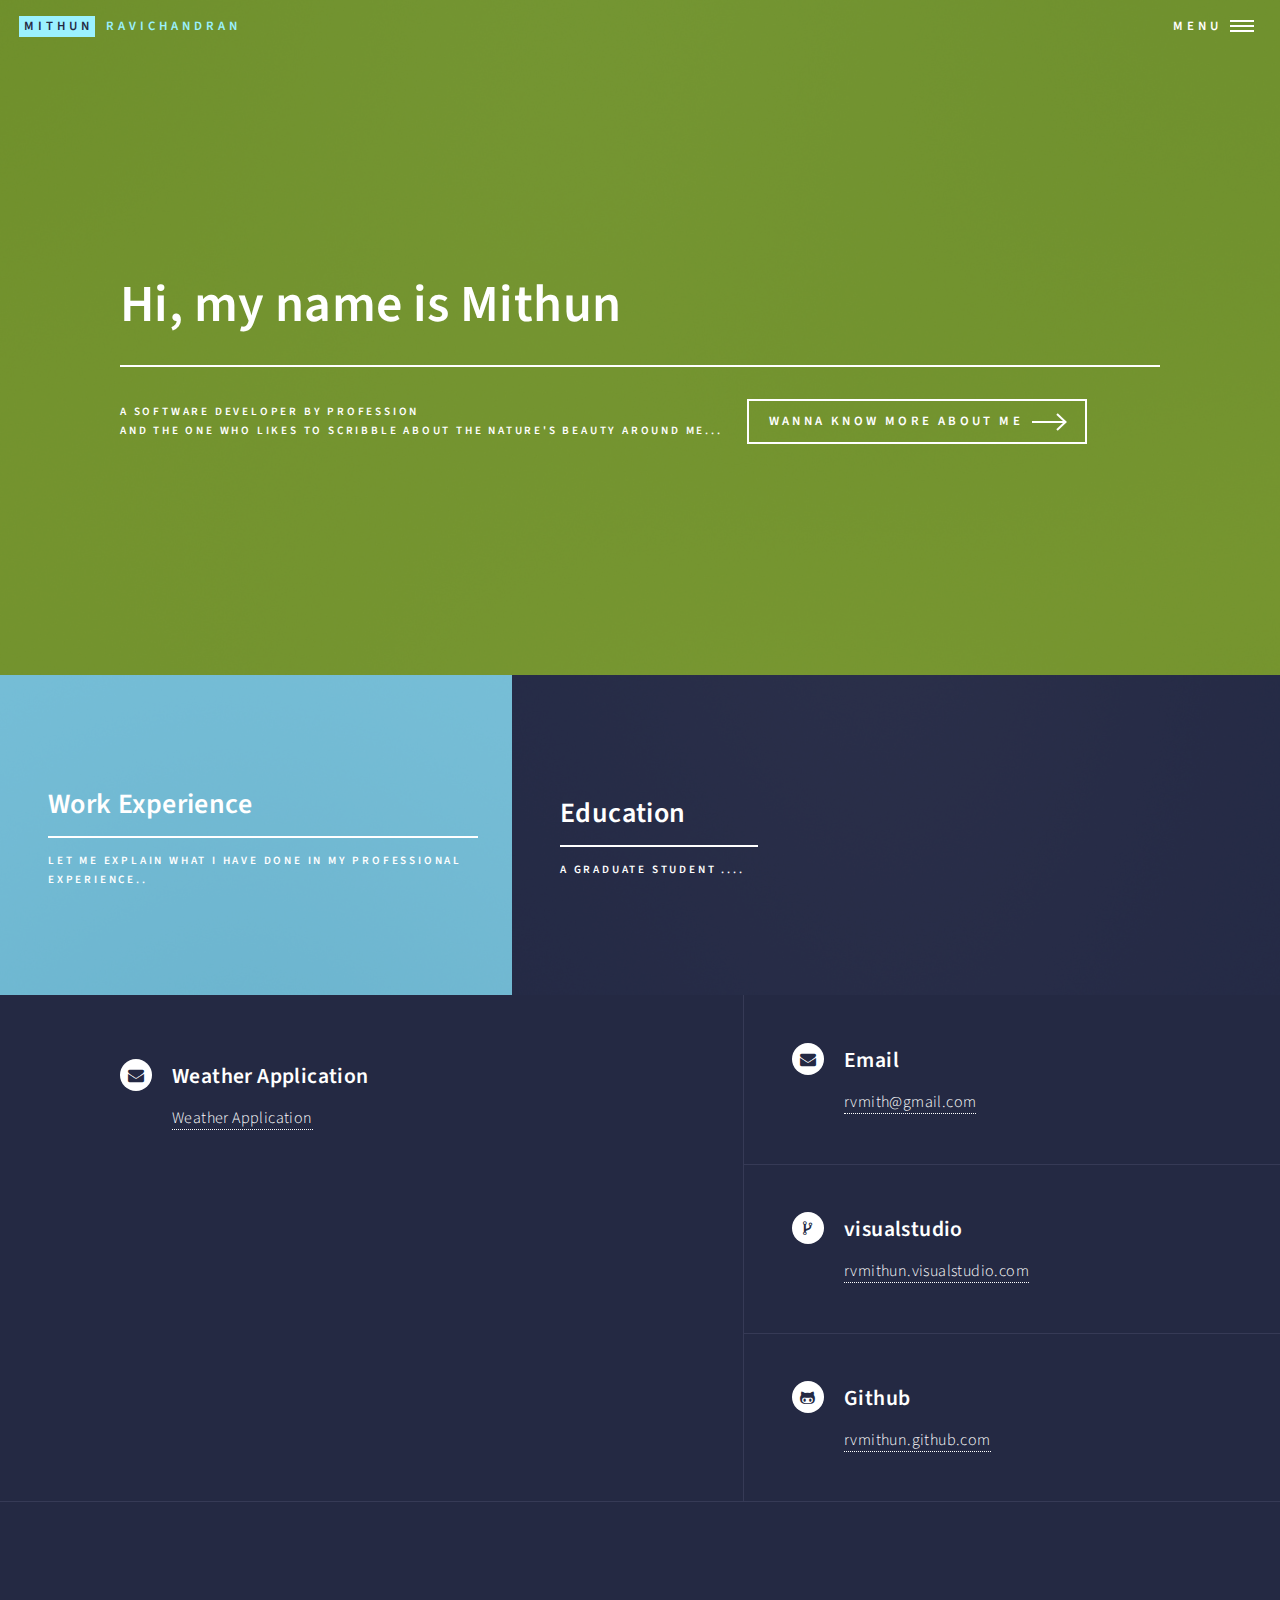
==== commit 8b01e8a9: "Commit2" ====
--- a/index.html
+++ b/index.html
@@ -82,26 +82,14 @@
 				<!-- Contact -->
 					<section id="contact">
 						<div class="inner">
-							<section>
-								<form method="post" action="#">
-									<div class="field half first">
-										<label for="name">Name</label>
-										<input type="text" name="name" id="name" />
+								<section>
+									<div class="contact-method">
+										<span class="icon alt fa-envelope"></span>
+										<h3>Weather Application</h3>
+										<a href="https://github.com/rvmithun/WeatherApplication">Weather Application</a>
 									</div>
-									<div class="field half">
-										<label for="email">Email</label>
-										<input type="text" name="email" id="email" />
-									</div>
-									<div class="field">
-										<label for="message">Message</label>
-										<textarea name="message" id="message" rows="6"></textarea>
-									</div>
-									<ul class="actions">
-										<li><input type="submit" value="Send Message" class="special" /></li>
-										<li><input type="reset" value="Clear" /></li>
-									</ul>
-								</form>
-							</section>
+								</section>
+								
 							<section class="split">
 								<section>
 									<div class="contact-method">
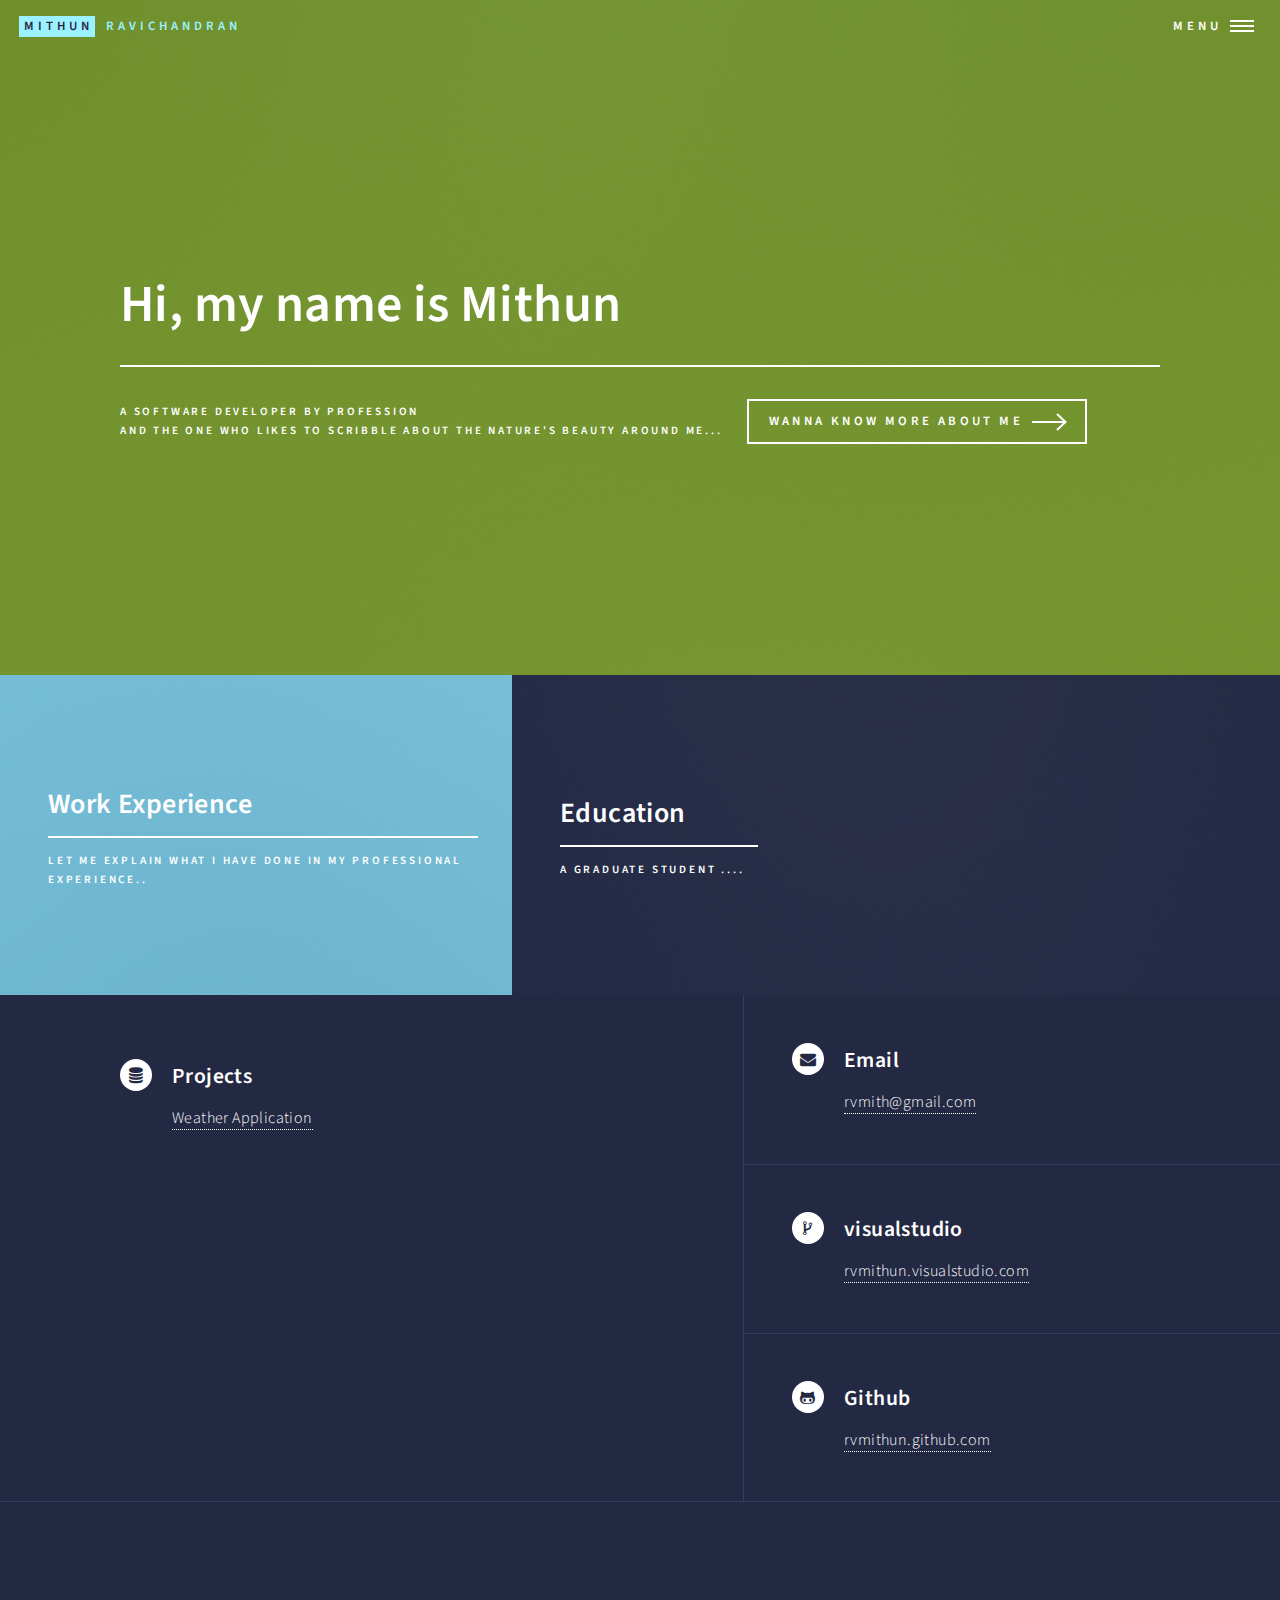
==== commit 4f4f81de: "Commit2" ====
--- a/index.html
+++ b/index.html
@@ -84,8 +84,8 @@
 						<div class="inner">
 								<section>
 									<div class="contact-method">
-										<span class="icon alt fa-envelope"></span>
-										<h3>Weather Application</h3>
+										<span class="icon alt fa-database"></span>
+										<h3>Projects</h3>
 										<a href="https://github.com/rvmithun/WeatherApplication">Weather Application</a>
 									</div>
 								</section>
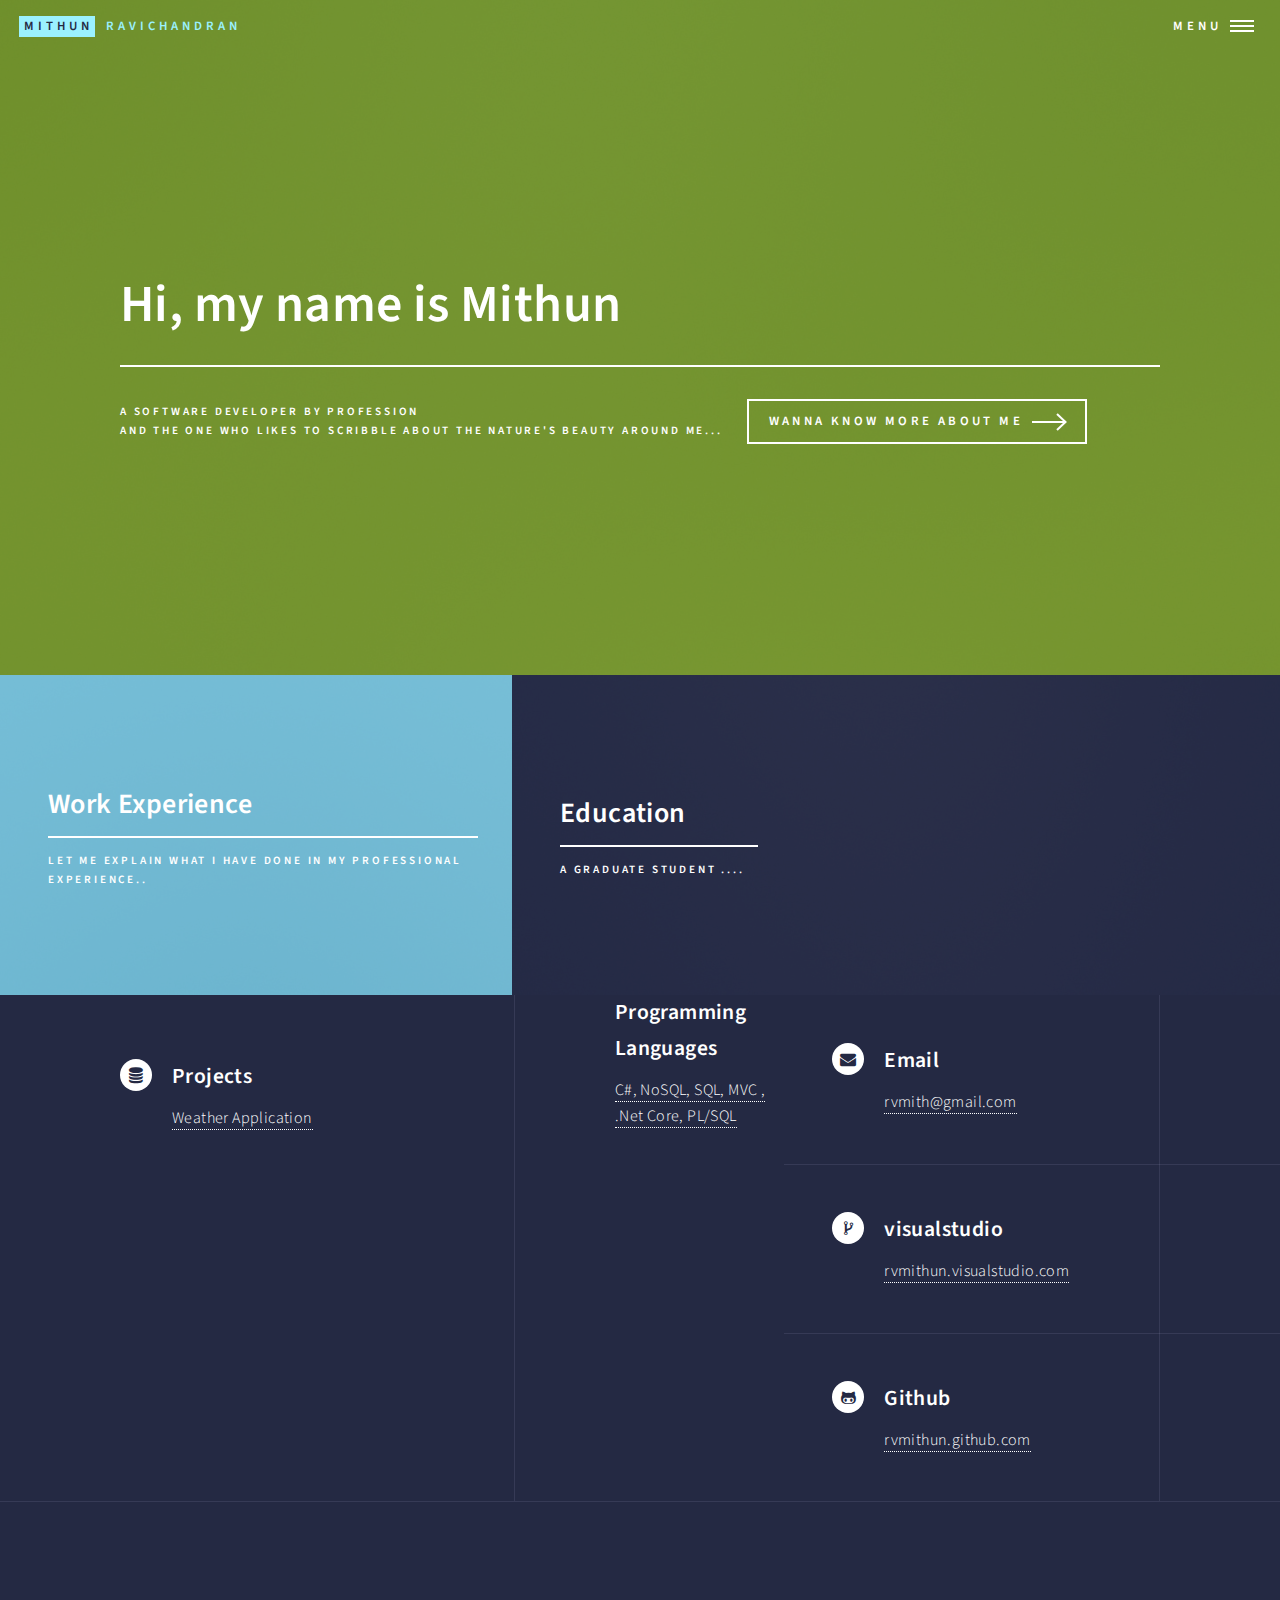
==== commit 3dfbd6c7: "Changed name" ====
--- a/index.html
+++ b/index.html
@@ -89,6 +89,13 @@
 										<a href="https://github.com/rvmithun/WeatherApplication">Weather Application</a>
 									</div>
 								</section>
+								<section>
+									<div class="contact-method">
+										<span class="icon alt fa-microchip"></span>
+										<h3>Programming Languages</h3>
+										<a href="#">C#, NoSQL, SQL, MVC , .Net Core, PL/SQL</a>
+									</div>
+								</section>
 								
 							<section class="split">
 								<section>
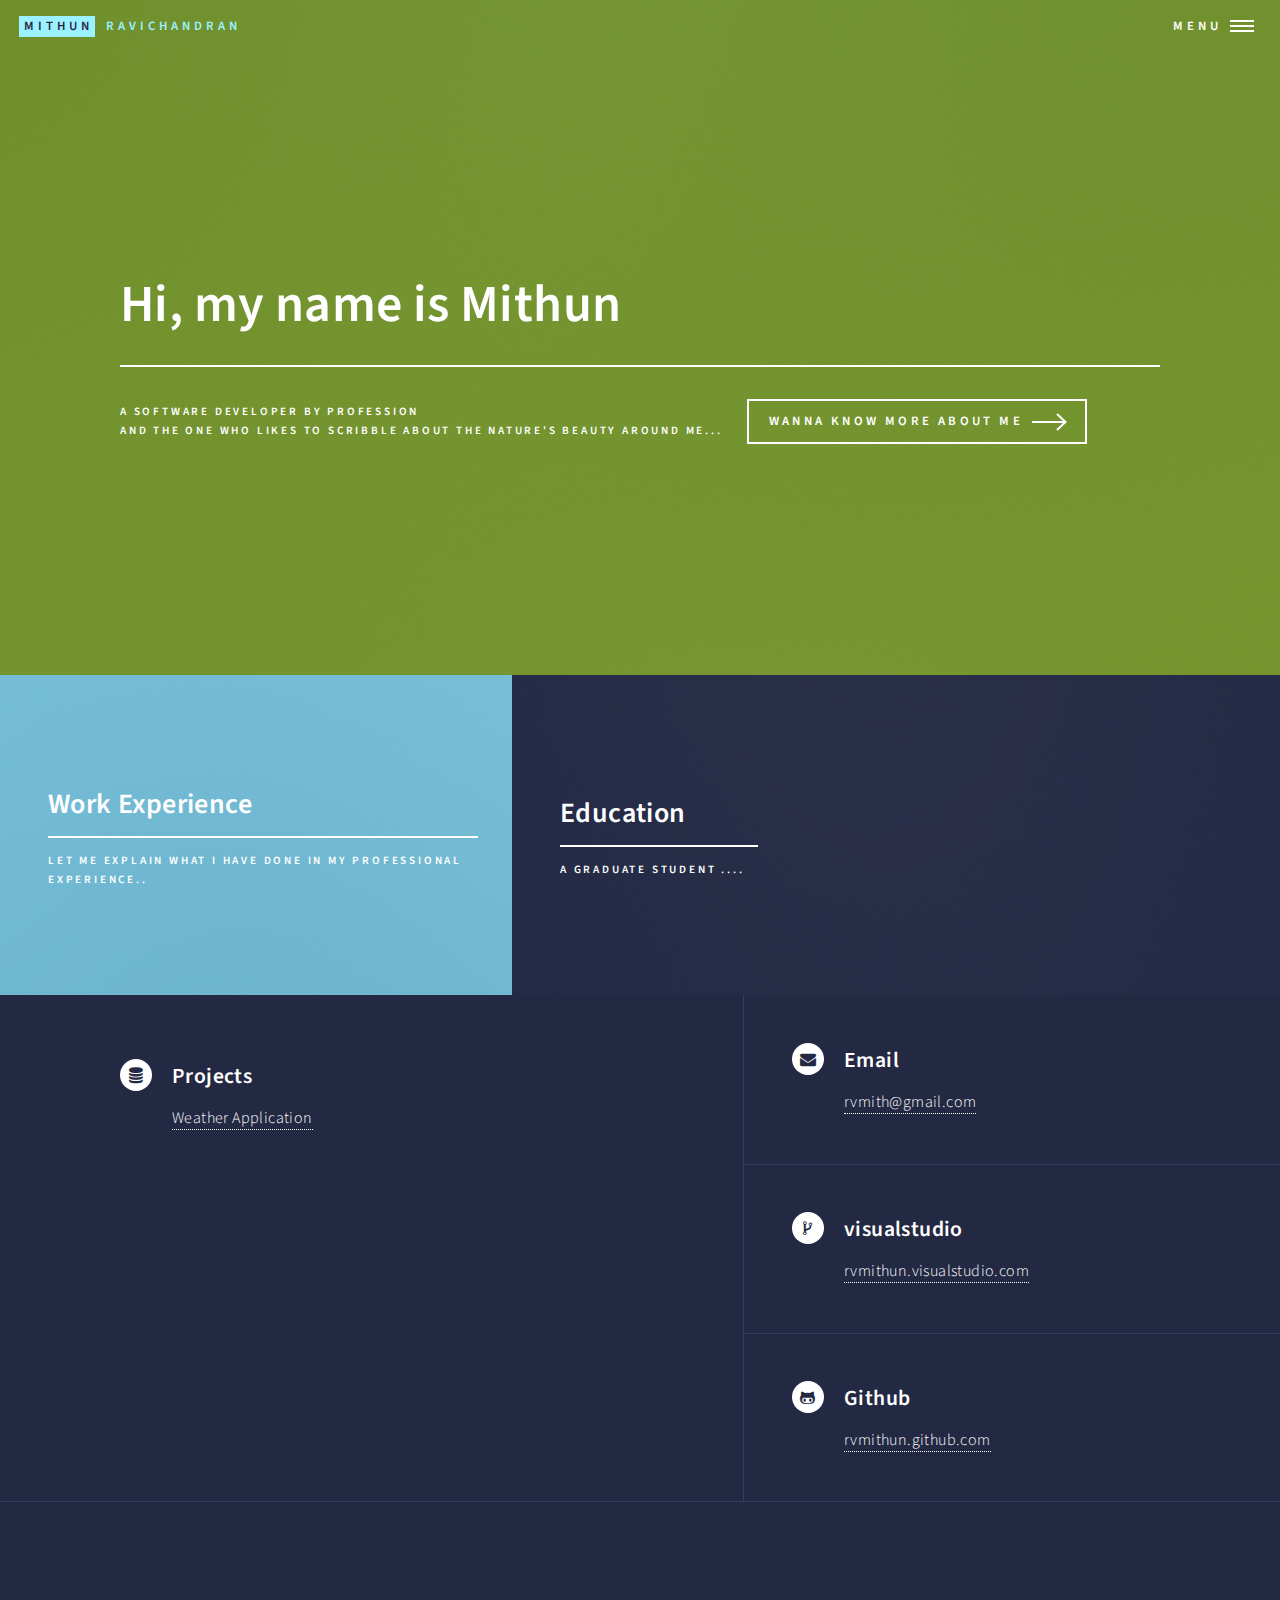
==== commit 8fc128b4: "Commit" ====
--- a/index.html
+++ b/index.html
@@ -89,13 +89,7 @@
 										<a href="https://github.com/rvmithun/WeatherApplication">Weather Application</a>
 									</div>
 								</section>
-								<section>
-									<div class="contact-method">
-										<span class="icon alt fa-microchip"></span>
-										<h3>Programming Languages</h3>
-										<a href="#">C#, NoSQL, SQL, MVC , .Net Core, PL/SQL</a>
-									</div>
-								</section>
+								
 								
 							<section class="split">
 								<section>
@@ -105,6 +99,7 @@
 										<a href="#">rvmith@gmail.com</a>
 									</div>
 								</section>
+							
 								<section>
 									<div class="contact-method">
 										<span class="icon alt fa-code-fork"></span>
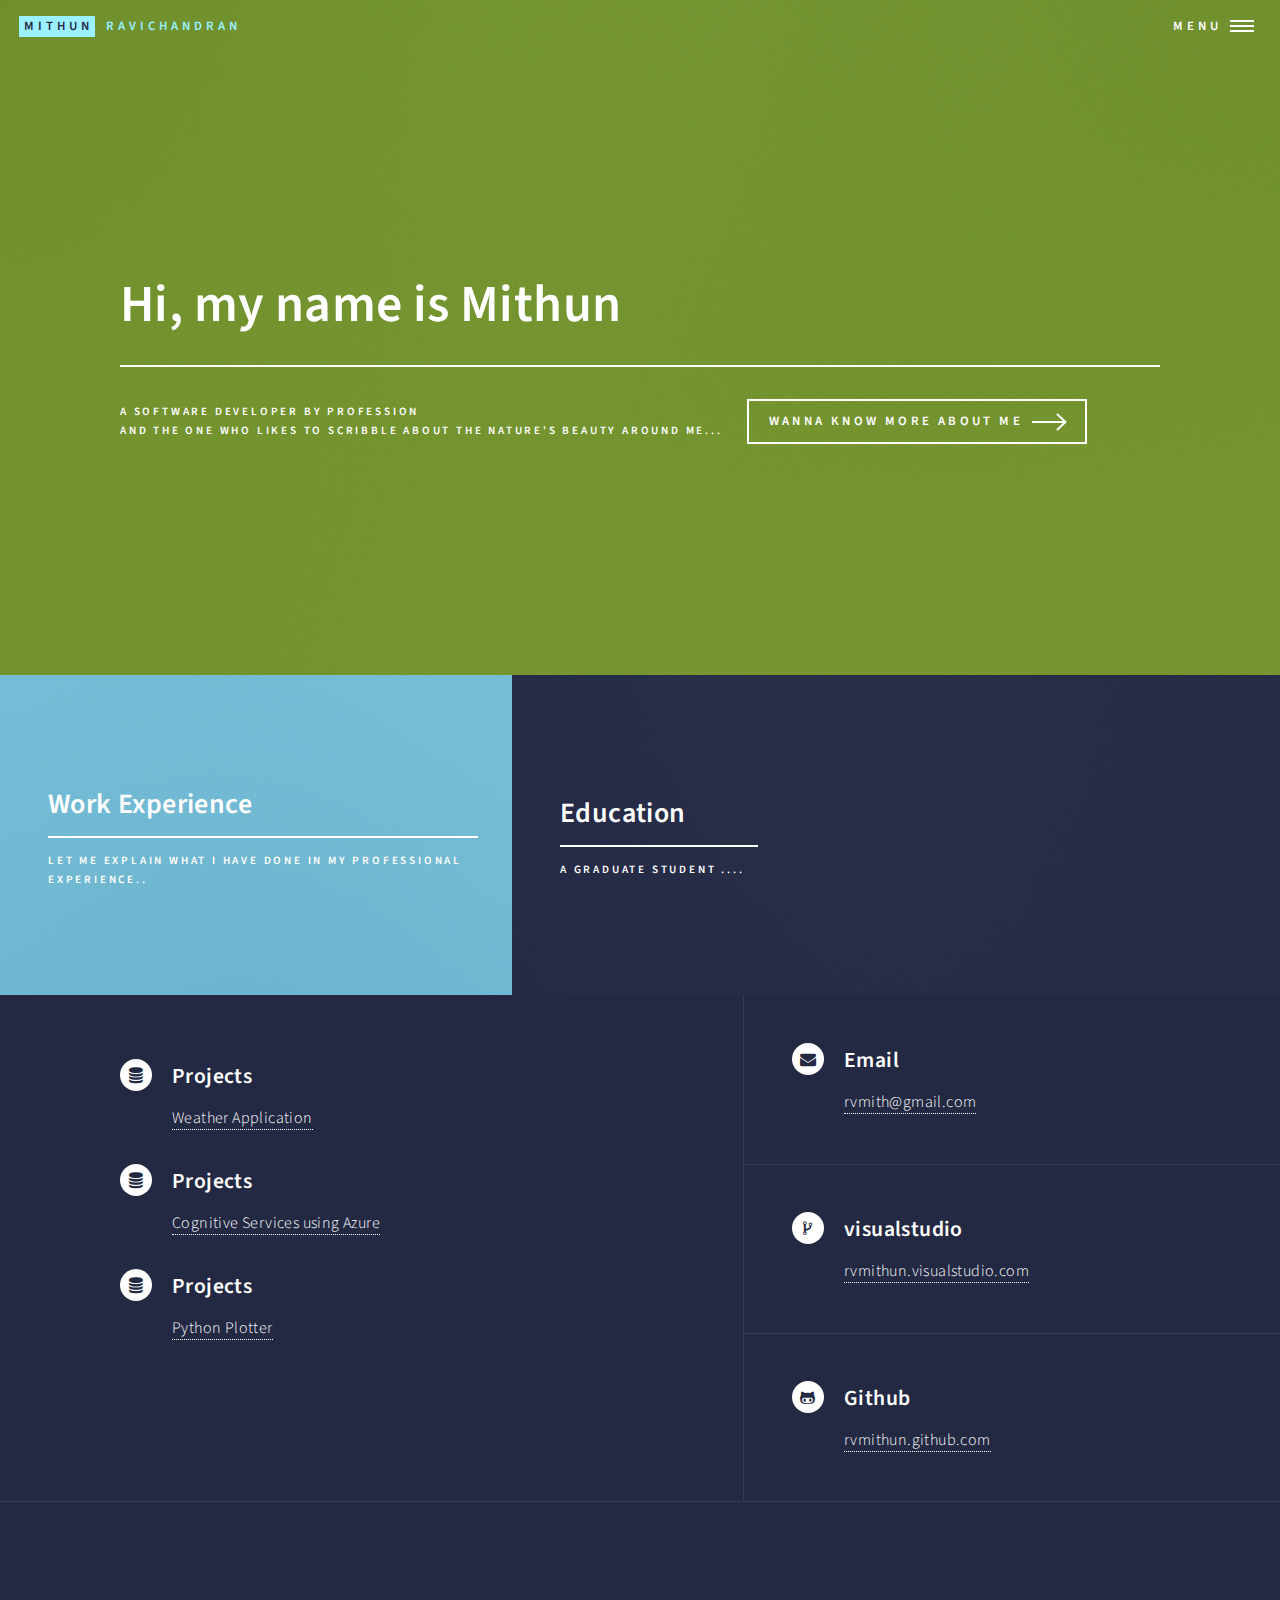
==== commit e6bb4758: "Update index.html" ====
--- a/index.html
+++ b/index.html
@@ -88,6 +88,16 @@
 										<h3>Projects</h3>
 										<a href="https://github.com/rvmithun/WeatherApplication">Weather Application</a>
 									</div>
+									<div class="contact-method">
+										<span class="icon alt fa-database"></span>
+										<h3>Projects</h3>
+										<a href="https://github.com/rvmithun/TestAnalytics_CognitiveServices">Cognitive Services using Azure</a>
+									</div>
+									<div class="contact-method">
+										<span class="icon alt fa-database"></span>
+										<h3>Projects</h3>
+										<a href="https://github.com/rvmithun/Python-AnalyseDBdata">Python Plotter</a>
+									</div>
 								</section>
 								
 								
@@ -139,4 +149,4 @@
 			<script src="assets/js/main.js"></script>
 
 	</body>
-</html>+</html>
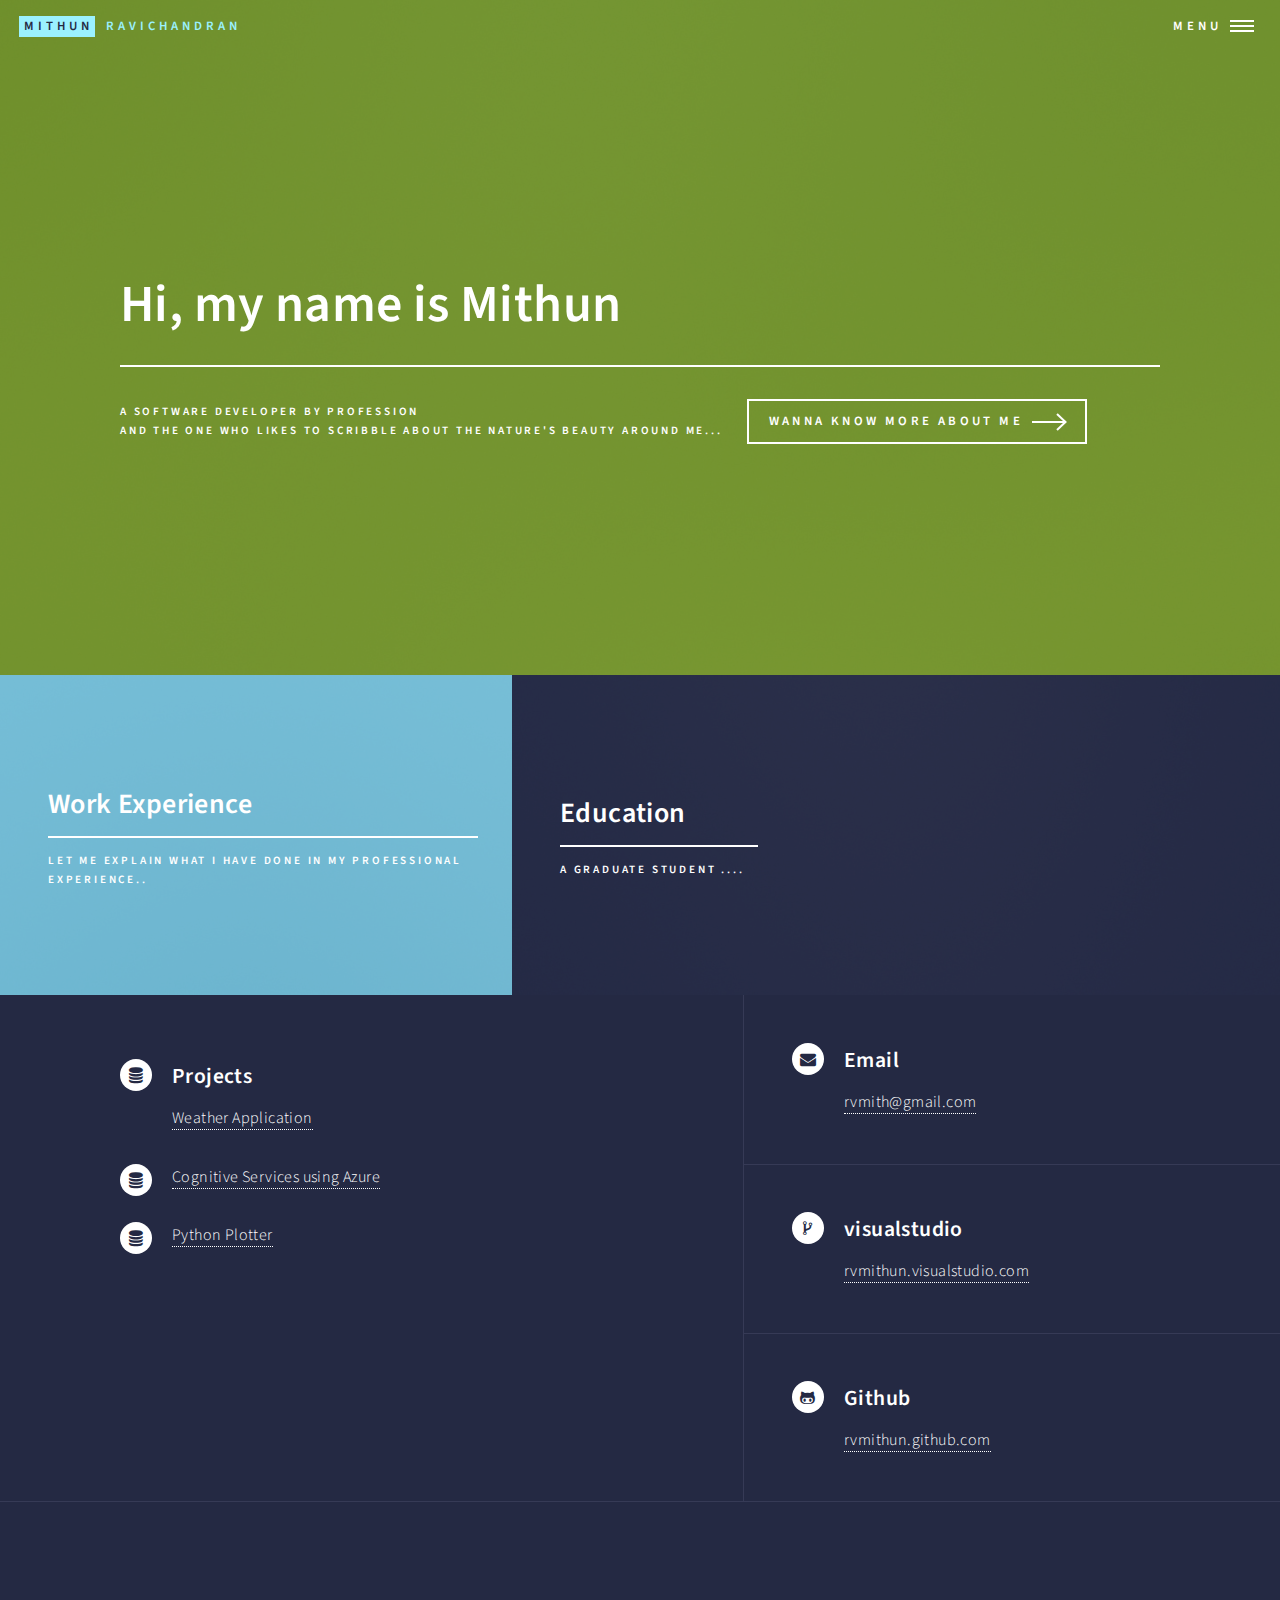
==== commit c68c8493: "Update index.html" ====
--- a/index.html
+++ b/index.html
@@ -90,12 +90,12 @@
 									</div>
 									<div class="contact-method">
 										<span class="icon alt fa-database"></span>
-										<h3>Projects</h3>
+										
 										<a href="https://github.com/rvmithun/TestAnalytics_CognitiveServices">Cognitive Services using Azure</a>
 									</div>
 									<div class="contact-method">
 										<span class="icon alt fa-database"></span>
-										<h3>Projects</h3>
+										
 										<a href="https://github.com/rvmithun/Python-AnalyseDBdata">Python Plotter</a>
 									</div>
 								</section>
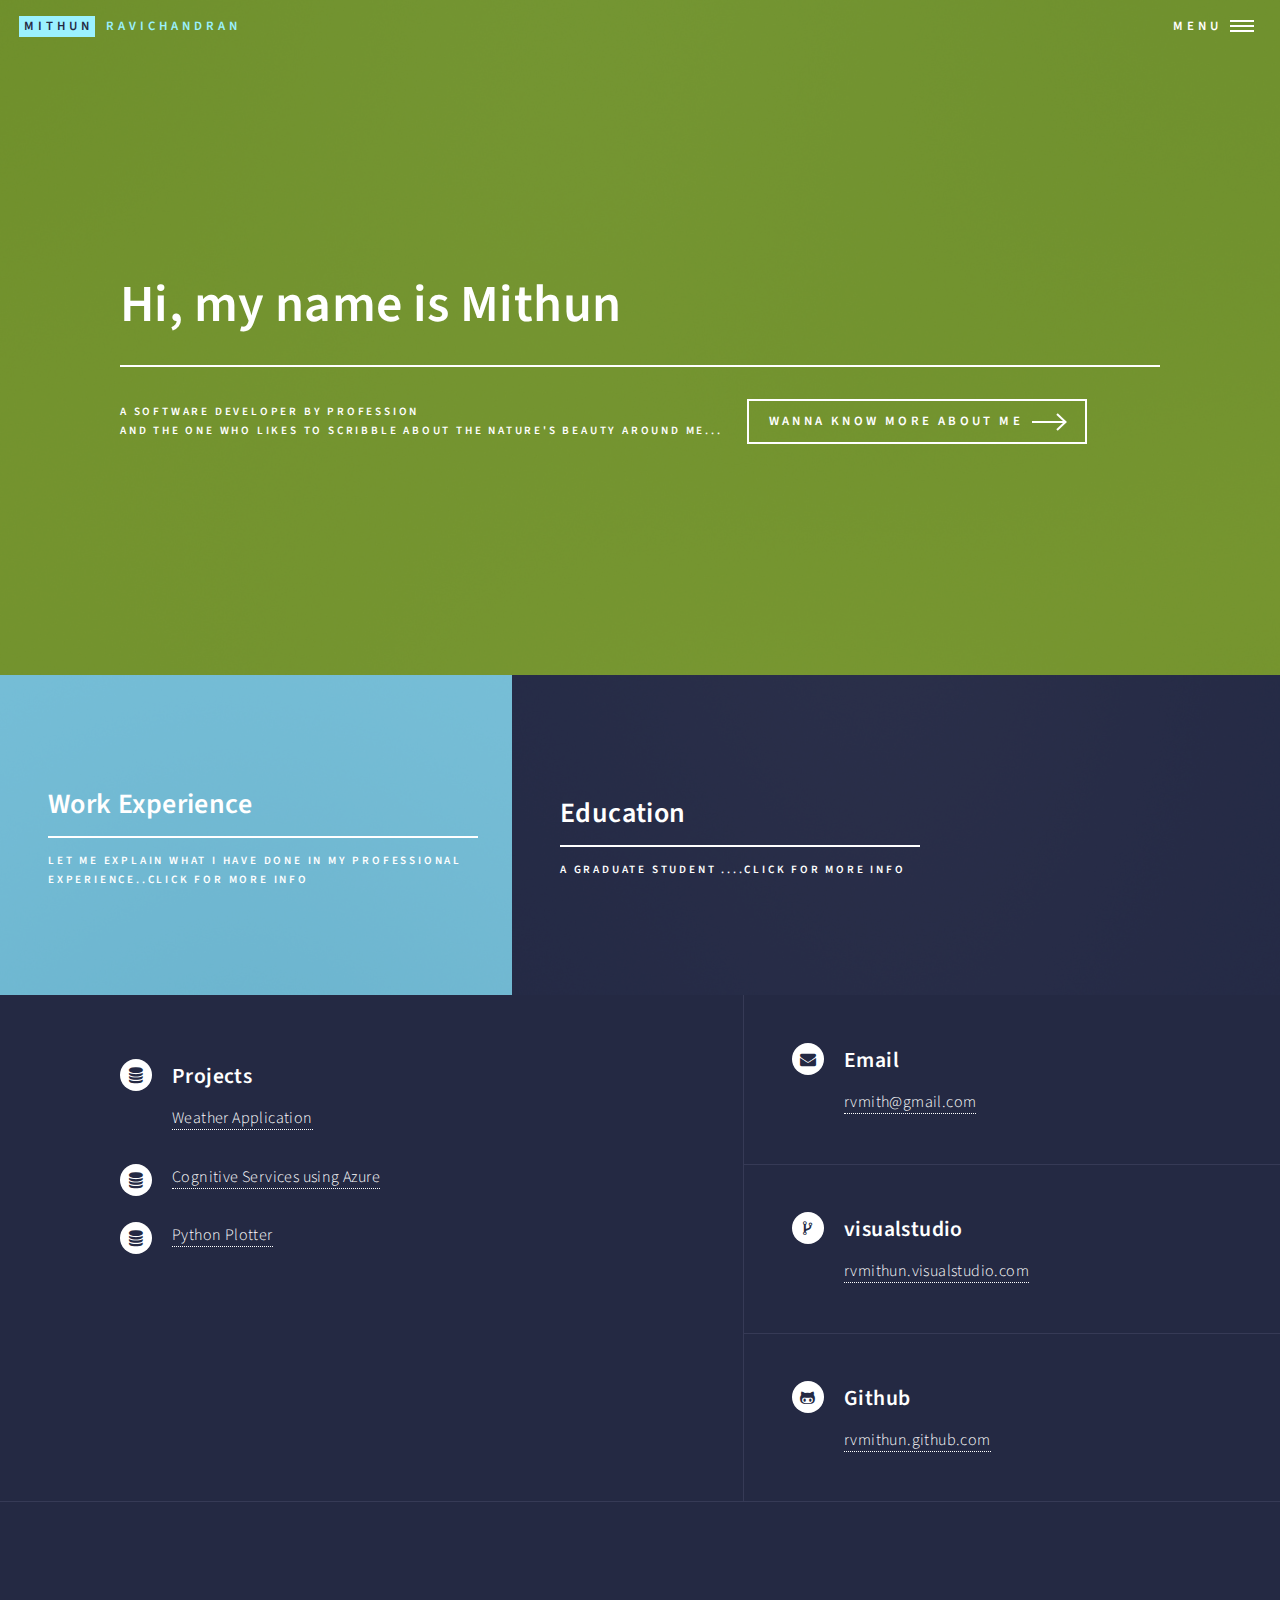
==== commit a5130296: "Update index.html" ====
--- a/index.html
+++ b/index.html
@@ -60,7 +60,7 @@
 									</span>
 									<header class="major">
 										<h3><a href="workExperience.html" class="link">Work Experience</a></h3>
-										<p>Let me explain what I have done in my professional experience..</p>
+										<p>Let me explain what I have done in my professional experience..click for more info</p>
 									</header>
 								</article>
 								<article>
@@ -69,7 +69,7 @@
 									</span>
 									<header class="major">
 										<h3><a href="education.html" class="link">Education</a></h3>
-										<p>A graduate student ....</p>
+										<p>A graduate student ....click for more info</p>
 									</header>
 								</article>
 								
